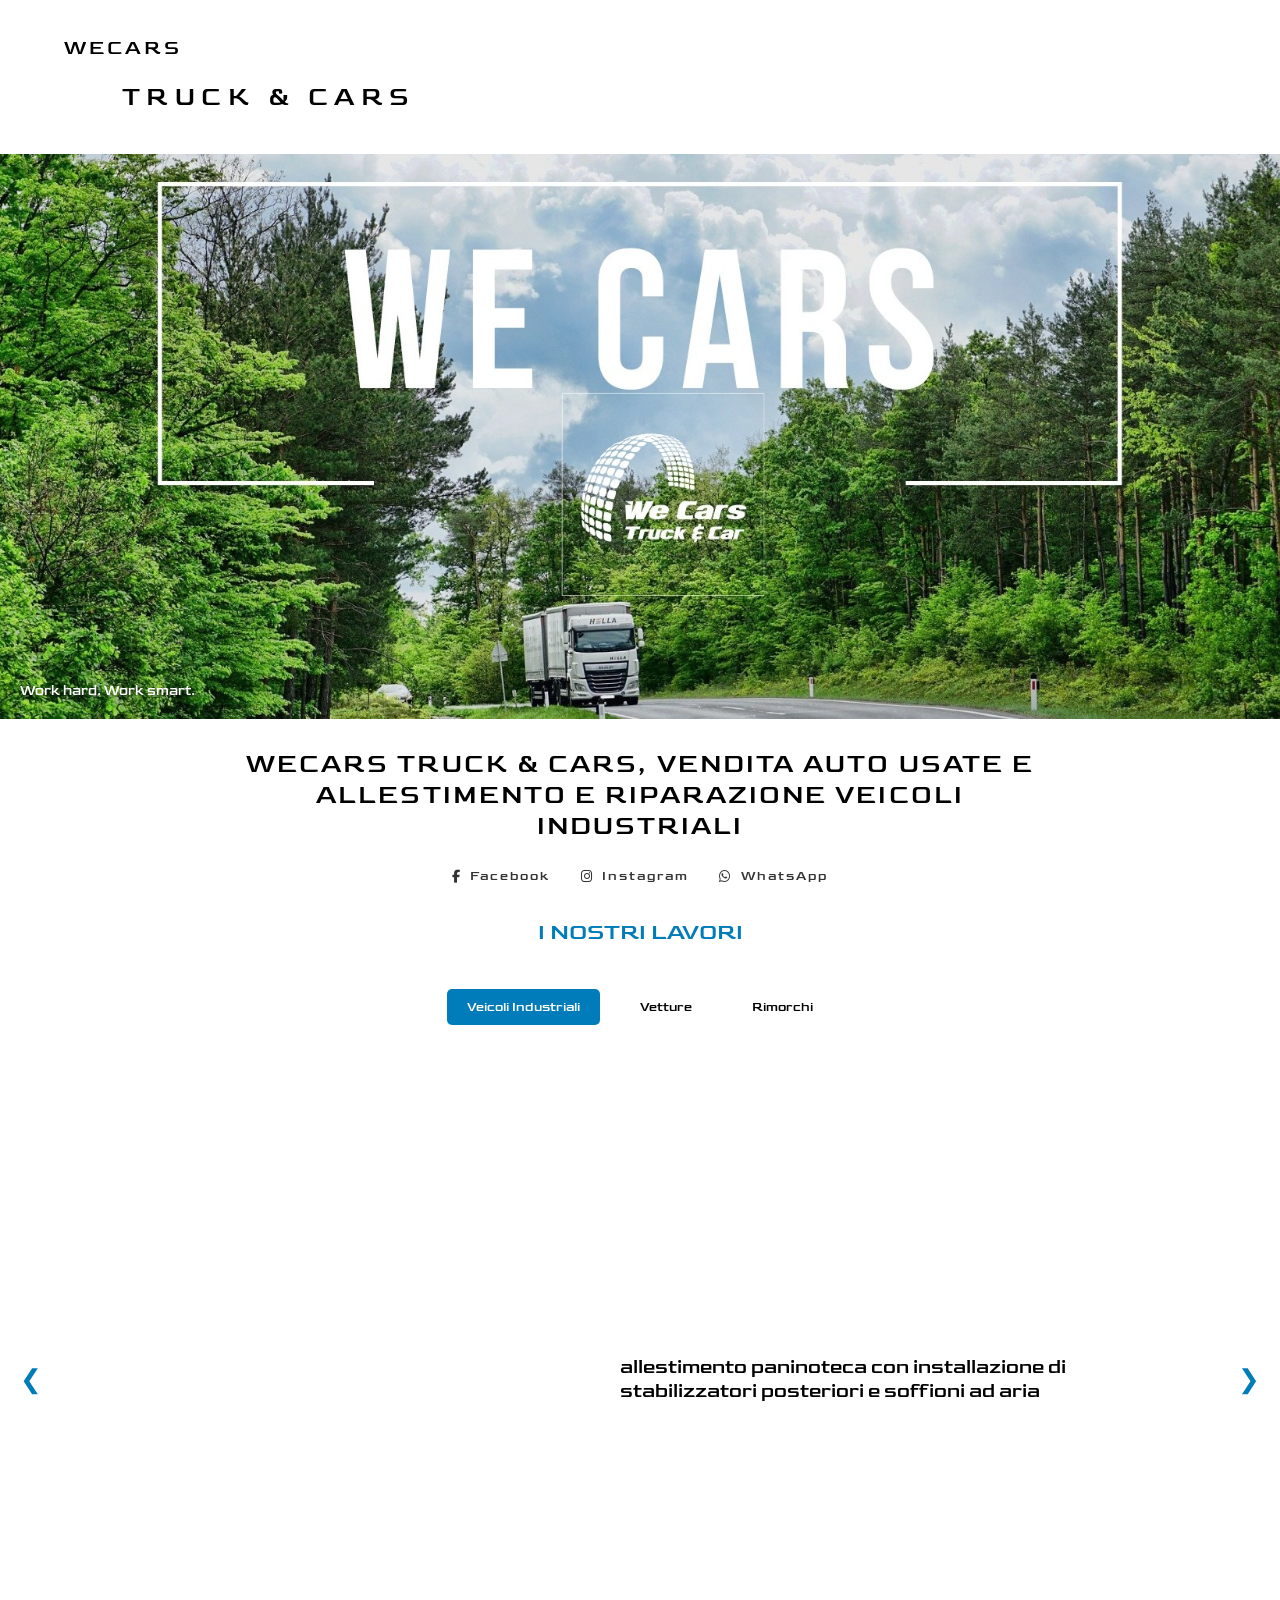
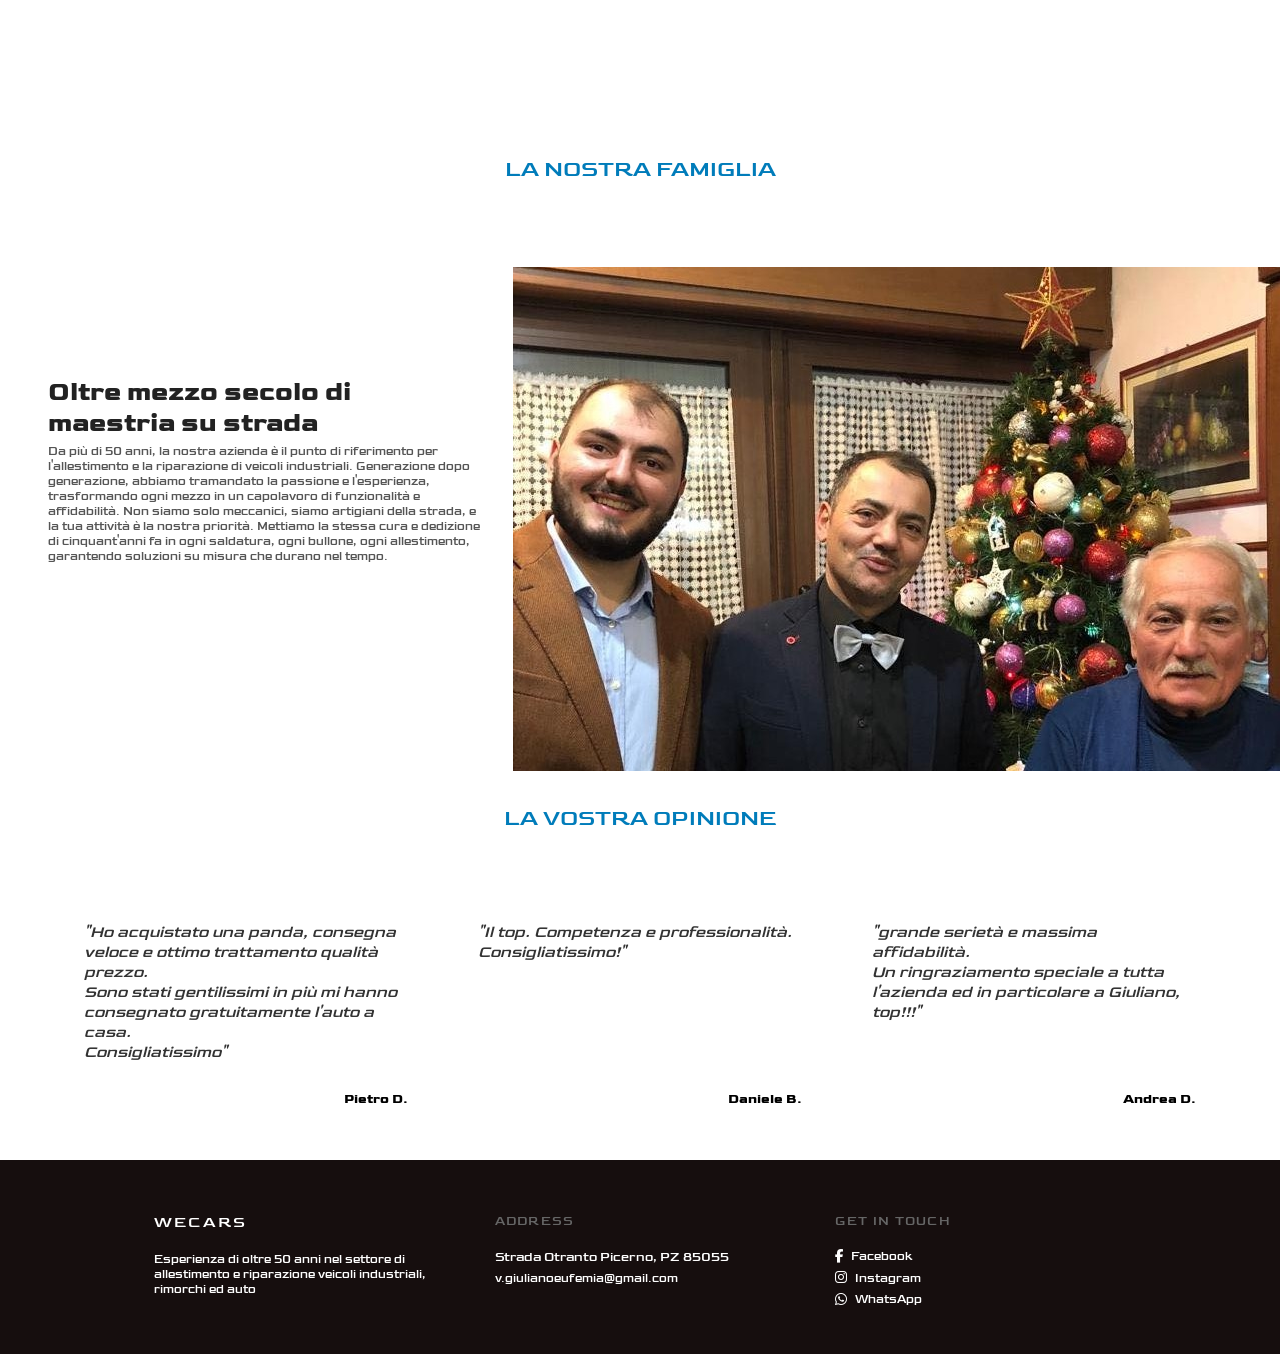
==== index.html @ 01ec9ec2 "Update index.html" ====
<!DOCTYPE html>
<html lang="it">
    <head>
        <meta charset="UTF-8" />
        <meta name="viewport" content="width=device-width, initial-scale=1.0" />
        <title>We Cars</title>
        <link rel="icon" type="image/x-icon" href="./images/favicon.ico">
        <link rel='stylesheet' href='style.css'/>

        <link rel="stylesheet" href="https://cdnjs.cloudflare.com/ajax/libs/font-awesome/6.4.0/css/all.min.css">
        
        <link rel="preconnect" href="https://fonts.googleapis.com">
        <link rel="preconnect" href="https://fonts.gstatic.com" crossorigin>
        <link href="https://fonts.googleapis.com/css2?family=Goldman:wght@400;700&family=Libertinus+Sans:ital,wght@0,400;0,700;1,400&display=swap" rel="stylesheet">
        <!-- il tuo CSS dopo -->
        <link rel="stylesheet" href="/style.css">
        <!-- SEO Meta Tags -->
        <title>WeCars - Auto Usate, Veicoli Industriali, Allestimenti e Riparazioni</title>
        <meta name="description" content="WeCars è specializzata nella compravendita di auto usate e nell'allestimento e riparazione di veicoli industriali. Esperienza artigianale su misura da oltre 50 anni.">
        <meta name="keywords" content="WeCars, auto usate, vendita auto, veicoli industriali, allestimenti veicoli, riparazione camion, paninoteca su ruote, rimorchi, officina camion">
        <meta name="author" content="WeCars">

        <!-- Open Graph (social sharing) -->
        <meta property="og:title" content="WeCars - Auto Usate, Veicoli Industriali, Allestimenti e Riparazioni">
        <meta property="og:description" content="Compravendita auto usate e soluzioni su misura per veicoli industriali. Allestimenti, riparazioni, rimorchi e assistenza specializzata.">
        <meta property="og:url" content="https://www.wecars.it">
        <meta property="og:type" content="website">
        <meta property="og:image" content="https://www.wecars.it/images/header.jpg"> <!-- Modifica se hai un'immagine più adatta -->

        <!-- Mobile -->
        <meta name="viewport" content="width=device-width, initial-scale=1.0">

      </head>
<body>

  <section class="blocco header">
    <h2>WECARS</h2>
    <h1>TRUCK & CARS</h1>
  </section>

  <section class="blocco blocco2">
    <div class="image-wrapper">
      <img src="./images/header.jpg" alt="Immagine principale" />
      <div class="overlay-text">Work hard. Work smart.</div>
    </div>
  </section>

  <section class="blocco blocco3">
    <p>WECARS TRUCK & CARS, VENDITA AUTO USATE E ALLESTIMENTO E RIPARAZIONE VEICOLI INDUSTRIALI</p>
    <div class="social-links">
      <a href="https://www.facebook.com/WeCarsItaly?locale=it_IT" target="_blank">
        <i class="fab fa-facebook-f"></i> Facebook
      </a>
      <a href="https://www.instagram.com/wecarss/" target="_blank">
        <i class="fab fa-instagram"></i> Instagram
      </a>
      <a href="https://wa.me/393881637717" target="_blank">
        <i class="fab fa-whatsapp"></i> WhatsApp
      </a>
    </div>
  </section>

  <!-- <section class="blocco blocco5">
    <p>The most successful people don’t look back to see who’s watching. Look for opportunities to lift others up along the way.</p>
  </section> -->

  <section class="blocco divisore">
    <p>I NOSTRI LAVORI</p>
  </section>

<section class="blocco blocco4-tabs">
  <div class="tab-selector">
    <button data-tab="veicoli" class="active">Veicoli Industriali</button>
    <button data-tab="vetture">Vetture</button>
    <button data-tab="rimorchi">Rimorchi</button>
  </div>

  <div class="tab-content" id="veicoli" style="display: flex;">
    <div class="slideshow-container">
      <button class="arrow left" onclick="changeSlide('veicoli', -1)">❮</button>
      <div class="slide-track">
        <div class="slide">
          <!-- o image: <img src="…"> oppure video: -->
          <video muted autoplay loop playsinline>
            <source src="./images/indvid001.mp4" type="video/mp4">
          </video>
          <div class="slide-text">allestimento paninoteca con installazione di stabilizzatori posteriori e soffioni ad aria</div>
        </div>
        <div class="slide">
          <img src="./images/ind001-1.jpg" alt="Veicolo 1">
          <div class="slide-text">Consegna Paninoteca</div>
        </div>
        <div class="slide">
          <img src="./images/ind002-1.jpg" alt="Veicolo 2">
          <div class="slide-text">Installazione gru su Iveco 150e18</div>        
        </div>

        <div class="slide">
          <!-- o image: <img src="…"> oppure video: -->
          <video muted autoplay loop playsinline>
            <source src="./images/indvid003.mp4" type="video/mp4">
          </video>
          <div class="slide-text">Realizzazione carrellone su MAN TGA 26.400 con rampe di salita idrauliche, stabilizzatori posteriori idraulici, lucidatura della cabina e installazione di una cassetta porta attrezzi.</div>
        </div>
        <div class="slide">
          <!-- o image: <img src="…"> oppure video: -->
          <video muted autoplay loop playsinline>
            <source src="./images/indvid004.mp4" type="video/mp4">
          </video>
          <div class="slide-text">Ribaltabile su Iveco 4x4</div>
        </div>
      </div>
      <button class="arrow right" onclick="changeSlide('veicoli', 1)">❯</button>
    </div>
  </div>

  <div class="tab-content" id="vetture">
    <div class="slideshow-container">
      <button class="arrow left" onclick="changeSlide('vetture', -1)">❮</button>
      <div class="slide">
          <img src="./images/vett08.jpg" alt="Auto 8">
          <div class="slide-text">Fiat Strada 2010</div>
        </div>
      </div>
      <div class="slide-track">
        <div class="slide">
          <img src="./images/vett01.jpg" alt="Auto 1">
          <div class="slide-text">Fiat 500x<br>Anno: 2020<br>Chilometri: 76433</div>
        </div>
        <div class="slide">
          <img src="./images/vett02.jpg" alt="Auto 2">
          <div class="slide-text">Renault Trafic isotermico<br>Anno: 2017<br>Chilometri: 112384</div>
        </div>
        <div class="slide">
          <img src="./images/vett03.jpg" alt="Auto 3">
          <div class="slide-text">Wolkswagen t-cross<br>Anno: 2020<br>Chilometri:39667</div>
        </div>
        <div class="slide">
          <img src="./images/vett04.jpg" alt="Auto 4">
          <div class="slide-text">Fiat doblò personalizzato<br>Anno: 2017<br>Chilometri: 72626</div>
        </div>
        <div class="slide">
          <img src="./images/vett05.jpg" alt="Auto 5">
          <div class="slide-text">Fiat Strada 1.3 MTJ<br>Anno 2011<br>Chilometri 154327</div>
        </div>
        <div class="slide">
          <img src="./images/vett06.jpg" alt="Auto 6">
          <div class="slide-text">Fiat Ducato 2.2<br>Anno 2012<br>Chilometri 134688</div>
        </div>
        <div class="slide">
          <img src="./images/vett07.jpg" alt="Auto 7">
          <div class="slide-text">Bmw X1 s drive<br>Anno 2017<br>Chilometri 88.000</div>
        </div>
      <button class="arrow right" onclick="changeSlide('vetture', 1)">❯</button>
    </div>
  </div>

  <div class="tab-content" id="rimorchi">
    <div class="slideshow-container">
      <button class="arrow left" onclick="changeSlide('rimorchi', -1)">❮</button>
      <div class="slide-track">
        <div class="slide">
          <div class="slide-text">Rifacimento totale vasca Comec</div>
            <video muted autoplay loop playsinline>
              <source src="./images/rimvid002.mp4" type="video/mp4">
            </video>
        </div>
        <div class="slide">
          <img src="./images/rim01.jpg" alt="Rimorchio 1">
          <div class="slide-text">PRIMA:<br>Rifacimento totale pianale in alluminio su rimorchio</div>
        </div>
        <div class="slide">
          <img src="./images/rim01-1.jpg" alt="Rimorchio 1">
          <div class="slide-text">DOPO:<br>Rifacimento totale pianale in alluminio su rimorchio</div>
        </div>
        <div class="slide">
          <img src="./images/rim03.jpg" alt="Rimorchio 1">
          <div class="slide-text">Installazione tetto copri e scopri su rimorchio</div>
        </div>
        <div class="slide">
          <img src="./images/rim04.jpg" alt="Rimorchio 1">
          <div class="slide-text">Rifacimento totale pianale rimorchio Menci</div>
        </div>
        <div class="slide">
          <img src="./images/rim05.jpg" alt="Rimorchio 1">
          <div class="slide-text">Installazione tetto copri e scopri su 4 assi</div>
        </div>
        <div class="slide">
          <img src="./images/rim06.jpg" alt="Rimorchio 1">
          <div class="slide-text">Modifica frontale rimorchio pagano</div>
        </div>
      </div>
      <button class="arrow right" onclick="changeSlide('rimorchi', 1)">❯</button>
    </div>
  </div>
</section>

  <section class="blocco divisore">
    <p>LA NOSTRA FAMIGLIA</p>
  </section>

  <section class="blocco blocco6">
    <div class="col1">
      <ul class="dettagli">
        <li>
          <span class="voce">Oltre mezzo secolo di maestria su strada</span>
          <p>Da più di 50 anni, la nostra azienda è il punto di riferimento per l'allestimento e la riparazione di veicoli industriali.
             Generazione dopo generazione, abbiamo tramandato la passione e l'esperienza, trasformando ogni mezzo in un capolavoro di funzionalità e affidabilità.
             Non siamo solo meccanici, siamo artigiani della strada, e la tua attività è la nostra priorità.
             Mettiamo la stessa cura e dedizione di cinquant'anni fa in ogni saldatura, ogni bullone, ogni allestimento, garantendo soluzioni su misura che durano nel tempo.</p>
        </li>
      </ul>
    </div>
    <div class="col2 image-container">
      <img src="./images/family.jpg" alt="Immagine descrittiva" />
    </div>
  </section>

  <section class="blocco divisore">
    <p>LA VOSTRA OPINIONE</p>
  </section>

  <section class="blocco blocco7">
    <div class="testimonial">
      <p class="commento">"Ho acquistato una panda, consegna veloce e ottimo trattamento qualità prezzo.<br>Sono stati gentilissimi in più mi hanno consegnato gratuitamente l'auto a casa.<br>Consigliatissimo"</p>
      <p class="cliente">Pietro D.</p>
    </div>
    <div class="testimonial">
      <p class="commento">"Il top. Competenza e professionalità. Consigliatissimo!"</p>
      <p class="cliente">Daniele B.</p>
    </div>
    <div class="testimonial">
      <p class="commento">"grande serietà e massima affidabilità. <br>Un ringraziamento speciale a tutta l'azienda ed in particolare a Giuliano, top!!!"</p>
      <p class="cliente">Andrea D.</p>
    </div>
  </section>

  <section class="blocco blocco8">
    <div class="col">
      <h2>WECARS</h2>
      <p>Esperienza di oltre 50 anni nel settore di allestimento e riparazione veicoli industriali, rimorchi ed auto</p>
    </div>

    <div class="col">
      <h3>ADDRESS</h3>
      <a href="https://maps.app.goo.gl/wLmEABxz92NdRhUZ9" target="_blank">
        Strada Otranto Picerno, PZ 85055</p>
      <p><a href="mailto:v.giulianoeufemia@gmail.com">v.giulianoeufemia@gmail.com</a></p>
    </div>

    <div class="col">
      <h3>GET IN TOUCH</h3>
      <p>
        <a href="https://www.facebook.com/WeCarsItaly?locale=it_IT" target="_blank">
          <i class="fab fa-facebook-f"></i> Facebook
        </a>
      </p>
      <p>
        <a href="https://www.instagram.com/wecarss/" target="_blank">
          <i class="fab fa-instagram"></i> Instagram
        </a>
      </p>
      <p>
        <a href="https://wa.me/393881637717" target="_blank">
          <i class="fab fa-whatsapp"></i> WhatsApp
        </a>
      </p>
    </div>
  </section>

  <script>
  const tabs = document.querySelectorAll('.tab-selector button');
  const contents = document.querySelectorAll('.tab-content');
  const slideIndices = { vetture: 0, rimorchi: 0, veicoli: 0 };
  const TAB_IDS = Object.keys(slideIndices);
  const isMobile = () => window.matchMedia('(max-width: 768px)').matches;

  function getParts(tab) {
    const tabEl = document.getElementById(tab);
    const container = tabEl.querySelector('.slideshow-container');
    const track = tabEl.querySelector('.slide-track');
    const slides = track.children.length;
    return { tabEl, container, track, slides };
  }

  function gotoSlide(tab, idx, { smooth = true } = {}) {
    const { container, track, slides } = getParts(tab);
    const i = ((idx % slides) + slides) % slides;
    slideIndices[tab] = i;

    if (isMobile()) {
      const scrollEl = track; // <-- SCORRI LA TRACK
      scrollEl.scrollTo({
        left: i * container.clientWidth, // larghezza “viewport”
        behavior: smooth ? 'smooth' : 'auto'
      });
      track.style.transform = ''; // nessun transform in mobile
    } else {
      track.style.transform = `translateX(-${i * 100}%)`;
    }
  }
  function changeSlide(tab, direction) {
    gotoSlide(tab, slideIndices[tab] + direction);
  }

  // Sync dello stato quando l'utente scrolla a mano in mobile
  function attachScrollSync(tab) {
    const { container, track } = getParts(tab);
    const scrollEl = isMobile() ? track : container; // <-- LISTENER SULLA TRACK IN MOBILE
    let ticking = false;

    scrollEl.addEventListener('scroll', () => {
      if (!isMobile()) return;
      if (ticking) return;
      ticking = true;
      requestAnimationFrame(() => {
        const i = Math.round(scrollEl.scrollLeft / container.clientWidth);
        slideIndices[tab] = i;
        ticking = false;
      });
    }, { passive: true });
  }

  // Tabs
  tabs.forEach(tabBtn => {
    tabBtn.addEventListener('click', () => {
      tabs.forEach(t => t.classList.remove('active'));
      contents.forEach(c => c.style.display = 'none');

      tabBtn.classList.add('active');
      const tabId = tabBtn.dataset.tab;
      const panel = document.getElementById(tabId);
      panel.style.display = 'flex';

      // Porta il pannello alla slide corrente (senza animazione per evitare “salti”)
      gotoSlide(tabId, slideIndices[tabId], { smooth: false });
    });
  });

  // Setup iniziale
  TAB_IDS.forEach(attachScrollSync);

  // Se cambia il breakpoint, riallineiamo la vista alla slide corrente
  window.addEventListener('resize', () => {
    TAB_IDS.forEach(id => gotoSlide(id, slideIndices[id], { smooth: false }));
  });

  // Inizializza visibilità (seleziona "veicoli")
  document.querySelector('[data-tab="veicoli"]').click();

  // Esponi changeSlide globalmente (usata dagli onclick delle frecce)
  window.changeSlide = changeSlide;
</script>
</body>
</html>
---- style.css ----
:root {
  --font-heading: "Goldman", system-ui, -apple-system, "Segoe UI", Roboto, Arial,
    sans-serif;
  --font-body: "Libertinus Sans", system-ui, -apple-system, "Segoe UI", Roboto,
    Arial, sans-serif;
}

html,
body {
  font-family: var(--font-body);
}

body {
  margin: 0;
  font-family: "Goldman", sans-serif;
  font-size: small;
  background-color: white;
}
/*Elementi standard*/
.blocco {
  width: 100%;
  box-sizing: border-box;
}

.divisore {
  width: 100%;
  text-align: center;
  padding: 10px;
  font-weight: 300;
  font-size: 1.8em;
  color: #007cba;
}
/*INTESTAZIONE*/
.header {
  text-align: left;
  padding: 20px 5%;
}

.header h1 {
  font-size: 2em;
  letter-spacing: 0.25em;
  font-weight: 300;
  padding-left: 5%;
}

.header h2 {
  letter-spacing: 0.15em;
  font-weight: 300;
}

/*IMMAGINE*/
.blocco2 img {
  width: 100%;
  height: auto;
  display: block;
}

.image-wrapper {
  position: relative;
  display: inline-block;
  width: 100%;
}

.image-wrapper img {
  width: 100%;
  height: auto;
  display: block;
}

.overlay-text {
  position: absolute;
  bottom: 20px;
  left: 20px;
  color: white;
  font-size: 1.1em;
  font-family: "Goldman", sans-serif;
  font-weight: 200;
  text-shadow: 0 2px 5px rgba(0, 0, 0, 0.5);
  z-index: 1;
}
/*FRASE*/
.blocco3,
.blocco5 {
  padding: 0px 16.6%;
  text-align: center;
  letter-spacing: 0.08em;
  font-size: 2em;
  font-family: "Goldman", sans-serif;
  font-weight: 200;
}
.social-links {
  margin-top: 20px;
  display: flex;
  justify-content: center;
  gap: 30px;
}

.social-links a {
  display: flex;
  align-items: center;
  text-decoration: none;
  color: #333;
  font-weight: 500;
  gap: 8px; /* spazio tra icona e testo */
  font-size: 0.5em;
  transition: color 0.3s ease;
}

.social-links a:hover {
  color: #007bff;
}

.social-links i {
  font-size: 1em;
}

/* IMMAGINI SLIDESHOW*/
.blocco4-tabs {
  padding: 10px 0;
}

.tab-selector {
  display: flex;
  justify-content: center;
  margin-bottom: 20px;
  gap: 20px;
}

.tab-selector button {
  padding: 10px 20px;
  font-family: "Goldman", sans-serif;
  font-size: 1em;
  cursor: pointer;
  background-color: transparent;
  border: none;
  border-radius: 5px;
  transition: background-color 0.3s;
}

.tab-selector button.active {
  background-color: #007cba;
  color: white;
}

.tab-content {
  display: none;
  overflow: hidden;
}

.slideshow-container {
  display: flex;
  align-items: center;
  position: relative;
  overflow: hidden;
  padding: 0 30px;
}

.slide-track {
  display: flex;
  transition: transform 0.5s ease-in-out;
  width: 100%;
}

.slide {
  display: flex;
  min-width: 100%;
  box-sizing: border-box;
  gap: 20px;
  align-items: center;
  padding: 0 50px;
}

.slide-text {
  flex: 1;
  font-size: 1.5em;
  padding: 20px;
}

.slide img {
  width: 50%;
  max-width: 500px;
  height: auto;
}

.slide video {
  pointer-events: none;
  width: 50%;
  max-width: 500px;
  height: auto;
}

.arrow {
  font-size: 2em;
  background: none;
  border: none;
  cursor: pointer;
  z-index: 10;
  position: absolute;
  top: 50%;
  transform: translateY(-50%);
  color: #007cba;
  padding: 10px;
}

.arrow.left {
  left: 10px;
}

.arrow.right {
  right: 10px;
}

/*FINE SLIDESHOW*/

/*Immagine family e lista*/
.blocco6 {
  margin-top: 50px;
  display: flex;
  gap: 30px;
  align-items: stretch;
}

.col1 {
  flex: 1;
  display: flex;
  align-items: center;
}

.col2 {
  flex: 1;
  position: relative;
  align-items: center;
}

.dettagli {
  list-style: none;
  padding: 0;
  margin: auto;
}

.dettagli li {
  margin-bottom: 20%;
  margin-left: 10%;
}

.voce {
  font-weight: bold;
  display: block;
  margin-bottom: 5px;
  color: #222;
  font-size: 2em;
  font-weight: 600;
}

.dettagli p {
  margin: 0;
  font-size: 0.95em;
  color: #555;
}

/* Immagine con box sovrapposto */
.image-container {
  position: relative;
}

.image-container img {
  width: auto;
  height: auto;
  display: block;
}

.overlay-box {
  position: absolute;
  height: 17%;
  width: 65%;
  bottom: -1px;
  left: -1px;
  background-color: white;
  /*display: flex;
  flex-direction: row;*/
  gap: 10px;
  padding: 25px;
}

.box-item {
  padding: 25px;
  font-size: 1.2em;
  font-weight: 300;
  color: #333;
  flex: 1;
}

/*COMMENTI*/

.blocco7 {
  padding: 20px 5%;
  display: flex;
  gap: 30px;
  justify-content: space-between;
}

.testimonial {
  flex: 1;
  padding: 20px;
  border-radius: 20px;
  display: flex;
  flex-direction: column;
  justify-content: space-between;
  min-height: 100px;
}

.commento {
  font-style: italic;
  font-size: 1.25em;
  color: #333;
}

.cliente {
  text-align: right;
  font-weight: bold;
}
/*FOOTER*/
.blocco8 {
  display: flex;
  gap: 50px;
  justify-content: space-between;
  background-color: #160e0e;
  color: white;
  padding: 40px 12%;
  flex-wrap: wrap;
}

.blocco8 .col {
  flex: 1;
  min-width: 220px;
}

.blocco8 h2 {
  margin-bottom: 20px;
  letter-spacing: 0.15em;
  font-weight: 300;
  font-size: 1.2em;
  color: white;
}

.blocco8 h3 {
  letter-spacing: 0.1em;
  margin-bottom: 20px;
  font-size: 1em;
  font-weight: 200;
  color: #666666;
}

.blocco8 p {
  margin: 6px 0;
  font-size: 0.95em;
  color: white;
}

.blocco8 a {
  color: white;
  text-decoration: none;
  display: inline-flex;
  align-items: center;
  gap: 8px;
}

.blocco8 a:hover {
  text-decoration: underline;
}

.blocco8 i {
  font-size: 1.1em;
  font-weight: 200;
  color: white;
}
@media (max-width: 768px) {
  /*stile mobile per lo slideshow*/
  /* Stile mobile migliorato per slideshow */
  html,
  body {
    margin: 0;
    padding: 0;
  }

  .slideshow-container {
    overflow: hidden;
    width: 100vw;
    height: 100vh;
    padding: 0;
    position: relative;
  }

  .slide-track {
    overflow-x: auto;
    scroll-snap-type: x mandatory;
    -webkit-overflow-scrolling: touch;
    display: flex;
    width: 100%;
    height: 100%;
  }

  .slide {
    scroll-snap-align: start;
    flex: 0 0 100vw;
    width: 100vw;
    height: 100vh;
    padding: 0px;
  }

  .slide img,
  .slide video {
    width: 100vw;
    max-height: 85vh;
    object-fit: contain;
    display: block;
    background: black;
  }

  .slide-text {
    width: 100%;
    text-align: center;
    padding: 10px 20px;
    font-size: 1em;
    color: black;
    background: white;
    box-sizing: border-box;
  }

  .blocco6 {
    flex-direction: column;
  }
  .image-container img {
    width: 100%;
    height: auto;
    display: block;
  }

  .info-box {
    flex-direction: column;
    bottom: 10px;
    left: 10px;
    right: 10px;
  }

  .blocco7 {
    flex-direction: column;
  }

  .blocco8 {
    flex-direction: column;
  }

  .blocco8 .col {
    margin-bottom: 20px;
  }

  .blocco4-tabs .slide {
    display: flex;
    flex-direction: column;
  }

  .blocco4-tabs .slide > img,
  .blocco4-tabs .slide > video {
    order: 1;
    width: 100vw; /* già così nel tuo CSS mobile */
    /* opzionale: lascia più spazio al testo sotto */
    /* max-height: 75vh; */ /* scommenta se il testo scende fuori dallo schermo */
  }

  .blocco4-tabs .slide > .slide-text {
    order: 2;
    width: 100%;
    text-align: center;
    padding: 12px 16px; /* leggermente più compatto su mobile */
    background: #fff;
    box-sizing: border-box;
  }
  .arrow {
    font-size: 3em;
    background: none;
    border: none;
    cursor: pointer;
    z-index: 10;
    position: absolute;
    top: 50%;
    transform: translateY(-50%);
    color: #ffffff;
    padding: 10px;
  }

  html,
  body {
    overflow-x: hidden;
  }

  /* il wrapper del blocco immagini non deve aggiungere padding laterale
     se dentro usi elementi a tutta larghezza */
  .blocco4-tabs {
    padding-left: 0;
    padding-right: 0;
  }

  /* usa 100% invece di 100vw per evitare di uscire dal wrapper */
  .slideshow-container {
    width: 100%;
  }
  .slide {
    flex: 0 0 100%;
    width: 100%;
  }
  .slide img,
  .slide video {
    width: 100%;
  }
  .blocco3 {
    font-size: 1.7em;
  }

  .tab-selector button {
    margin: 2%;
  }
}
---- style.css ----
:root {
  --font-heading: "Goldman", system-ui, -apple-system, "Segoe UI", Roboto, Arial,
    sans-serif;
  --font-body: "Libertinus Sans", system-ui, -apple-system, "Segoe UI", Roboto,
    Arial, sans-serif;
}

html,
body {
  font-family: var(--font-body);
}

body {
  margin: 0;
  font-family: "Goldman", sans-serif;
  font-size: small;
  background-color: white;
}
/*Elementi standard*/
.blocco {
  width: 100%;
  box-sizing: border-box;
}

.divisore {
  width: 100%;
  text-align: center;
  padding: 10px;
  font-weight: 300;
  font-size: 1.8em;
  color: #007cba;
}
/*INTESTAZIONE*/
.header {
  text-align: left;
  padding: 20px 5%;
}

.header h1 {
  font-size: 2em;
  letter-spacing: 0.25em;
  font-weight: 300;
  padding-left: 5%;
}

.header h2 {
  letter-spacing: 0.15em;
  font-weight: 300;
}

/*IMMAGINE*/
.blocco2 img {
  width: 100%;
  height: auto;
  display: block;
}

.image-wrapper {
  position: relative;
  display: inline-block;
  width: 100%;
}

.image-wrapper img {
  width: 100%;
  height: auto;
  display: block;
}

.overlay-text {
  position: absolute;
  bottom: 20px;
  left: 20px;
  color: white;
  font-size: 1.1em;
  font-family: "Goldman", sans-serif;
  font-weight: 200;
  text-shadow: 0 2px 5px rgba(0, 0, 0, 0.5);
  z-index: 1;
}
/*FRASE*/
.blocco3,
.blocco5 {
  padding: 0px 16.6%;
  text-align: center;
  letter-spacing: 0.08em;
  font-size: 2em;
  font-family: "Goldman", sans-serif;
  font-weight: 200;
}
.social-links {
  margin-top: 20px;
  display: flex;
  justify-content: center;
  gap: 30px;
}

.social-links a {
  display: flex;
  align-items: center;
  text-decoration: none;
  color: #333;
  font-weight: 500;
  gap: 8px; /* spazio tra icona e testo */
  font-size: 0.5em;
  transition: color 0.3s ease;
}

.social-links a:hover {
  color: #007bff;
}

.social-links i {
  font-size: 1em;
}

/* IMMAGINI SLIDESHOW*/
.blocco4-tabs {
  padding: 10px 0;
}

.tab-selector {
  display: flex;
  justify-content: center;
  margin-bottom: 20px;
  gap: 20px;
}

.tab-selector button {
  padding: 10px 20px;
  font-family: "Goldman", sans-serif;
  font-size: 1em;
  cursor: pointer;
  background-color: transparent;
  border: none;
  border-radius: 5px;
  transition: background-color 0.3s;
}

.tab-selector button.active {
  background-color: #007cba;
  color: white;
}

.tab-content {
  display: none;
  overflow: hidden;
}

.slideshow-container {
  display: flex;
  align-items: center;
  position: relative;
  overflow: hidden;
  padding: 0 30px;
}

.slide-track {
  display: flex;
  transition: transform 0.5s ease-in-out;
  width: 100%;
}

.slide {
  display: flex;
  min-width: 100%;
  box-sizing: border-box;
  gap: 20px;
  align-items: center;
  padding: 0 50px;
}

.slide-text {
  flex: 1;
  font-size: 1.5em;
  padding: 20px;
}

.slide img {
  width: 50%;
  max-width: 500px;
  height: auto;
}

.slide video {
  pointer-events: none;
  width: 50%;
  max-width: 500px;
  height: auto;
}

.arrow {
  font-size: 2em;
  background: none;
  border: none;
  cursor: pointer;
  z-index: 10;
  position: absolute;
  top: 50%;
  transform: translateY(-50%);
  color: #007cba;
  padding: 10px;
}

.arrow.left {
  left: 10px;
}

.arrow.right {
  right: 10px;
}

/*FINE SLIDESHOW*/

/*Immagine family e lista*/
.blocco6 {
  margin-top: 50px;
  display: flex;
  gap: 30px;
  align-items: stretch;
}

.col1 {
  flex: 1;
  display: flex;
  align-items: center;
}

.col2 {
  flex: 1;
  position: relative;
  align-items: center;
}

.dettagli {
  list-style: none;
  padding: 0;
  margin: auto;
}

.dettagli li {
  margin-bottom: 20%;
  margin-left: 10%;
}

.voce {
  font-weight: bold;
  display: block;
  margin-bottom: 5px;
  color: #222;
  font-size: 2em;
  font-weight: 600;
}

.dettagli p {
  margin: 0;
  font-size: 0.95em;
  color: #555;
}

/* Immagine con box sovrapposto */
.image-container {
  position: relative;
}

.image-container img {
  width: auto;
  height: auto;
  display: block;
}

.overlay-box {
  position: absolute;
  height: 17%;
  width: 65%;
  bottom: -1px;
  left: -1px;
  background-color: white;
  /*display: flex;
  flex-direction: row;*/
  gap: 10px;
  padding: 25px;
}

.box-item {
  padding: 25px;
  font-size: 1.2em;
  font-weight: 300;
  color: #333;
  flex: 1;
}

/*COMMENTI*/

.blocco7 {
  padding: 20px 5%;
  display: flex;
  gap: 30px;
  justify-content: space-between;
}

.testimonial {
  flex: 1;
  padding: 20px;
  border-radius: 20px;
  display: flex;
  flex-direction: column;
  justify-content: space-between;
  min-height: 100px;
}

.commento {
  font-style: italic;
  font-size: 1.25em;
  color: #333;
}

.cliente {
  text-align: right;
  font-weight: bold;
}
/*FOOTER*/
.blocco8 {
  display: flex;
  gap: 50px;
  justify-content: space-between;
  background-color: #160e0e;
  color: white;
  padding: 40px 12%;
  flex-wrap: wrap;
}

.blocco8 .col {
  flex: 1;
  min-width: 220px;
}

.blocco8 h2 {
  margin-bottom: 20px;
  letter-spacing: 0.15em;
  font-weight: 300;
  font-size: 1.2em;
  color: white;
}

.blocco8 h3 {
  letter-spacing: 0.1em;
  margin-bottom: 20px;
  font-size: 1em;
  font-weight: 200;
  color: #666666;
}

.blocco8 p {
  margin: 6px 0;
  font-size: 0.95em;
  color: white;
}

.blocco8 a {
  color: white;
  text-decoration: none;
  display: inline-flex;
  align-items: center;
  gap: 8px;
}

.blocco8 a:hover {
  text-decoration: underline;
}

.blocco8 i {
  font-size: 1.1em;
  font-weight: 200;
  color: white;
}
@media (max-width: 768px) {
  /*stile mobile per lo slideshow*/
  /* Stile mobile migliorato per slideshow */
  html,
  body {
    margin: 0;
    padding: 0;
  }

  .slideshow-container {
    overflow: hidden;
    width: 100vw;
    height: 100vh;
    padding: 0;
    position: relative;
  }

  .slide-track {
    overflow-x: auto;
    scroll-snap-type: x mandatory;
    -webkit-overflow-scrolling: touch;
    display: flex;
    width: 100%;
    height: 100%;
  }

  .slide {
    scroll-snap-align: start;
    flex: 0 0 100vw;
    width: 100vw;
    height: 100vh;
    padding: 0px;
  }

  .slide img,
  .slide video {
    width: 100vw;
    max-height: 85vh;
    object-fit: contain;
    display: block;
    background: black;
  }

  .slide-text {
    width: 100%;
    text-align: center;
    padding: 10px 20px;
    font-size: 1em;
    color: black;
    background: white;
    box-sizing: border-box;
  }

  .blocco6 {
    flex-direction: column;
  }
  .image-container img {
    width: 100%;
    height: auto;
    display: block;
  }

  .info-box {
    flex-direction: column;
    bottom: 10px;
    left: 10px;
    right: 10px;
  }

  .blocco7 {
    flex-direction: column;
  }

  .blocco8 {
    flex-direction: column;
  }

  .blocco8 .col {
    margin-bottom: 20px;
  }

  .blocco4-tabs .slide {
    display: flex;
    flex-direction: column;
  }

  .blocco4-tabs .slide > img,
  .blocco4-tabs .slide > video {
    order: 1;
    width: 100vw; /* già così nel tuo CSS mobile */
    /* opzionale: lascia più spazio al testo sotto */
    /* max-height: 75vh; */ /* scommenta se il testo scende fuori dallo schermo */
  }

  .blocco4-tabs .slide > .slide-text {
    order: 2;
    width: 100%;
    text-align: center;
    padding: 12px 16px; /* leggermente più compatto su mobile */
    background: #fff;
    box-sizing: border-box;
  }
  .arrow {
    font-size: 3em;
    background: none;
    border: none;
    cursor: pointer;
    z-index: 10;
    position: absolute;
    top: 50%;
    transform: translateY(-50%);
    color: #ffffff;
    padding: 10px;
  }

  html,
  body {
    overflow-x: hidden;
  }

  /* il wrapper del blocco immagini non deve aggiungere padding laterale
     se dentro usi elementi a tutta larghezza */
  .blocco4-tabs {
    padding-left: 0;
    padding-right: 0;
  }

  /* usa 100% invece di 100vw per evitare di uscire dal wrapper */
  .slideshow-container {
    width: 100%;
  }
  .slide {
    flex: 0 0 100%;
    width: 100%;
  }
  .slide img,
  .slide video {
    width: 100%;
  }
  .blocco3 {
    font-size: 1.7em;
  }

  .tab-selector button {
    margin: 2%;
  }
}
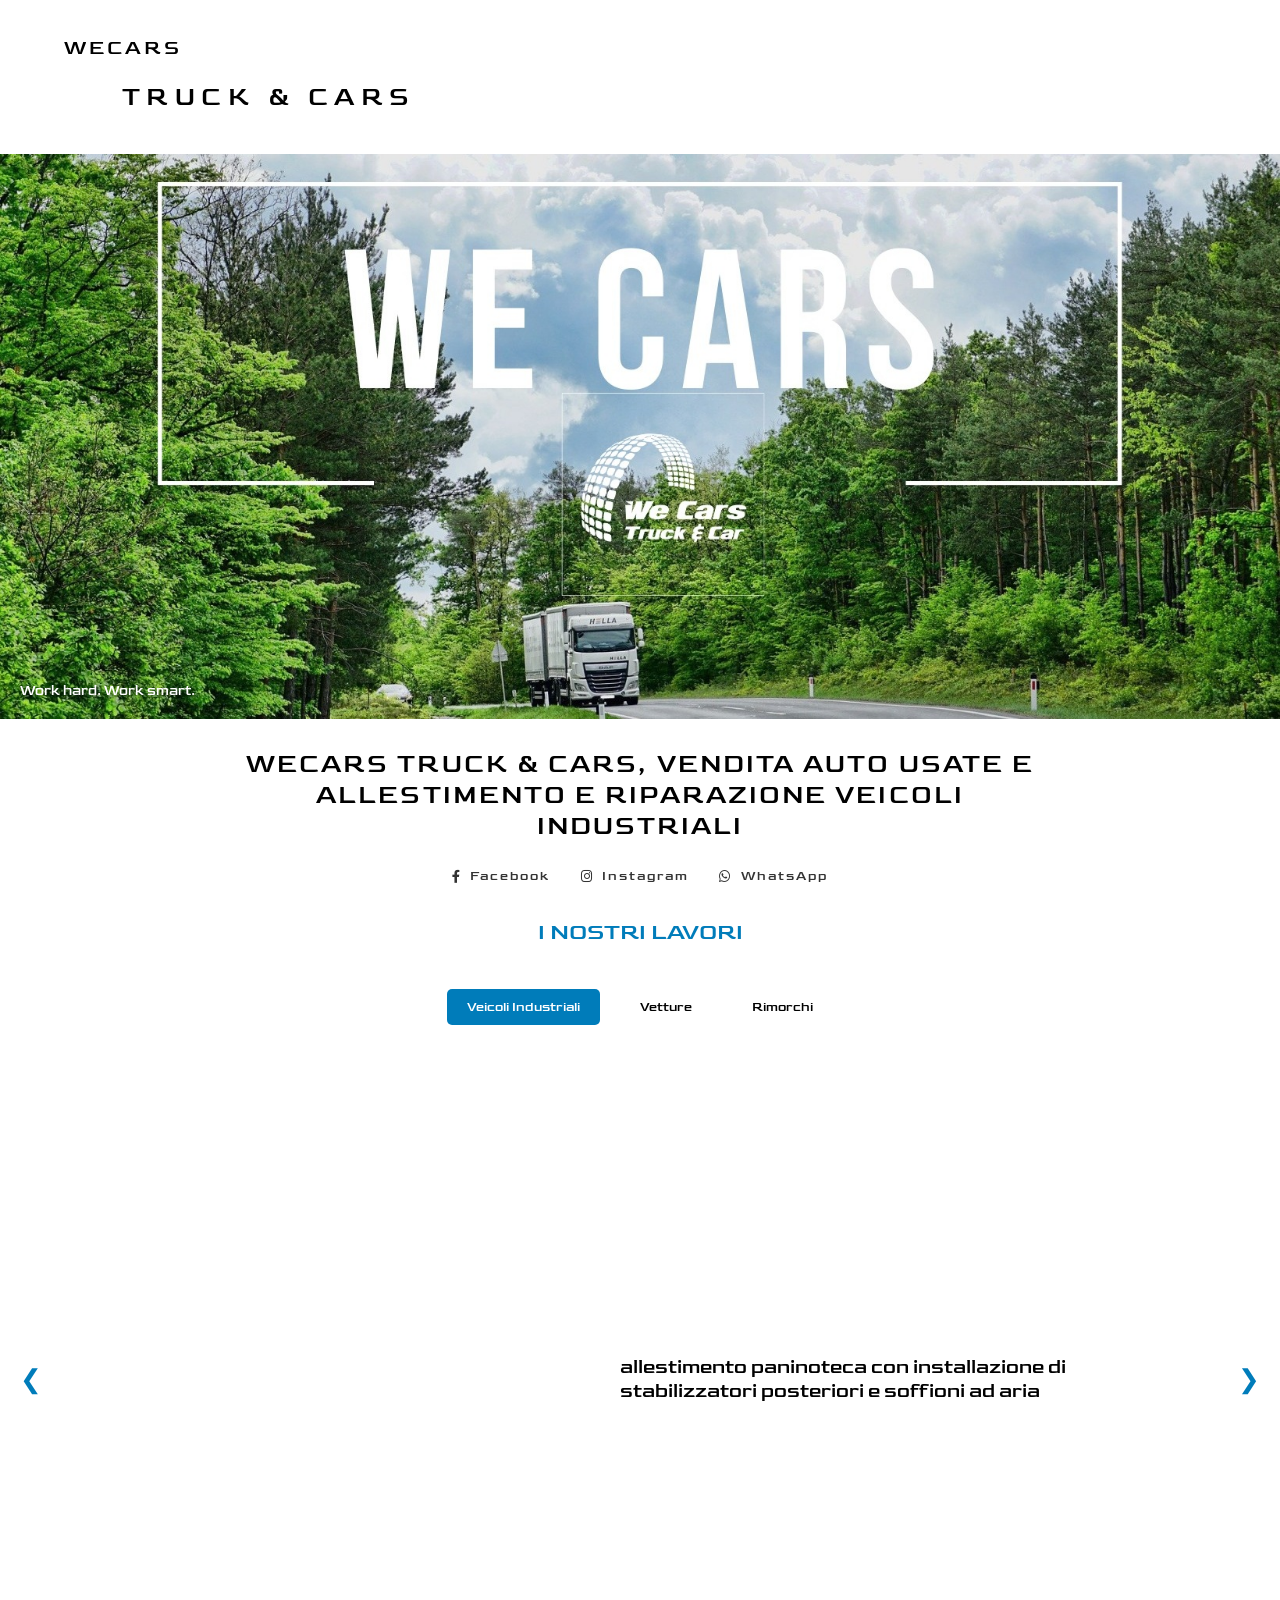
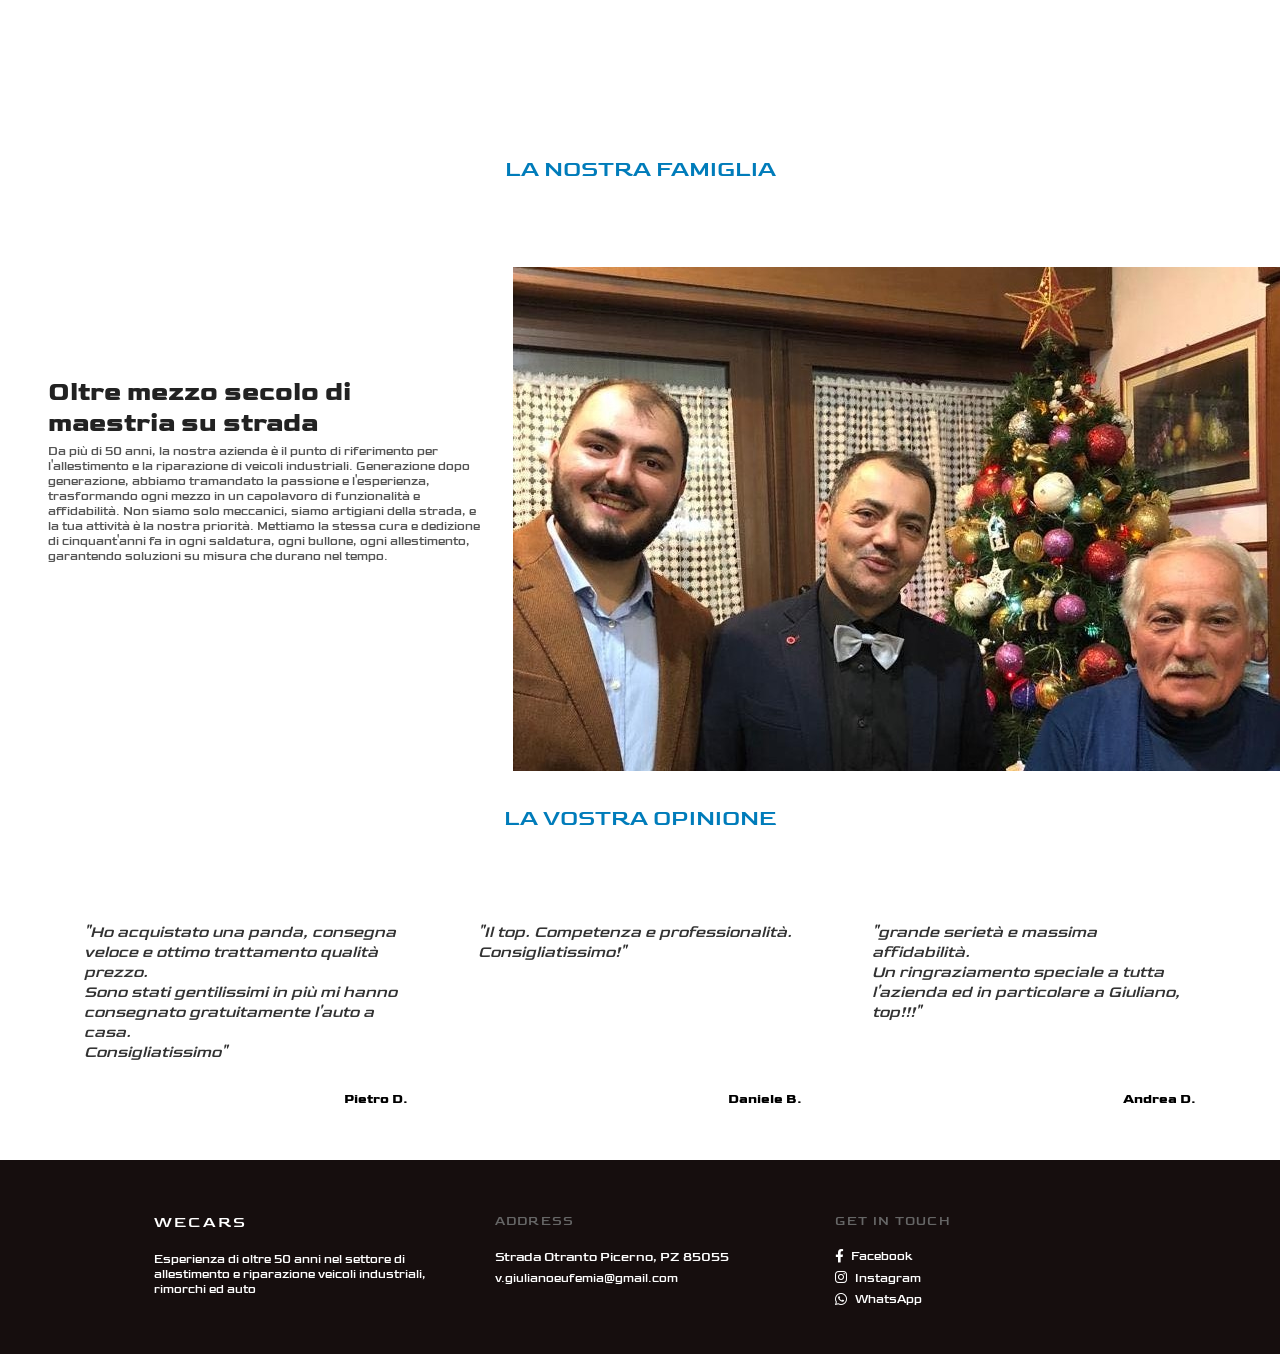
==== commit bdbf791d: "Rimossi problemi per GDPR & Privacy" ====
--- a/index.html
+++ b/index.html
@@ -4,14 +4,11 @@
         <meta charset="UTF-8" />
         <meta name="viewport" content="width=device-width, initial-scale=1.0" />
         <title>We Cars</title>
-        <link rel="icon" type="image/x-icon" href="./images/favicon.ico">
+        <link rel="icon" type="image/x-icon" href="./favicon.ico">
         <link rel='stylesheet' href='style.css'/>
 
-        <link rel="stylesheet" href="https://cdnjs.cloudflare.com/ajax/libs/font-awesome/6.4.0/css/all.min.css">
+        <link rel="stylesheet" href="/vendor/fontawesome/css/all.min.css">
         
-        <link rel="preconnect" href="https://fonts.googleapis.com">
-        <link rel="preconnect" href="https://fonts.gstatic.com" crossorigin>
-        <link href="https://fonts.googleapis.com/css2?family=Goldman:wght@400;700&family=Libertinus+Sans:ital,wght@0,400;0,700;1,400&display=swap" rel="stylesheet">
         <!-- il tuo CSS dopo -->
         <link rel="stylesheet" href="/style.css">
         <!-- SEO Meta Tags -->
@@ -48,13 +45,13 @@
   <section class="blocco blocco3">
     <p>WECARS TRUCK & CARS, VENDITA AUTO USATE E ALLESTIMENTO E RIPARAZIONE VEICOLI INDUSTRIALI</p>
     <div class="social-links">
-      <a href="https://www.facebook.com/WeCarsItaly?locale=it_IT" target="_blank">
+      <a href="https://www.facebook.com/WeCarsItaly?locale=it_IT" target="_blank" rel="noopener noreferrer">
         <i class="fab fa-facebook-f"></i> Facebook
       </a>
-      <a href="https://www.instagram.com/wecarss/" target="_blank">
+      <a href="https://www.instagram.com/wecarss/" target="_blank" rel="noopener noreferrer">
         <i class="fab fa-instagram"></i> Instagram
       </a>
-      <a href="https://wa.me/393881637717" target="_blank">
+      <a href="https://wa.me/393881637717" target="_blank" rel="noopener noreferrer">
         <i class="fab fa-whatsapp"></i> WhatsApp
       </a>
     </div>
@@ -117,12 +114,15 @@
   <div class="tab-content" id="vetture">
     <div class="slideshow-container">
       <button class="arrow left" onclick="changeSlide('vetture', -1)">❮</button>
-      <div class="slide">
+      <div class="slide-track">
+        <div class="slide">
+          <img src="./images/vett09.jpg" alt="Auto 8">
+          <div class="slide-text">Mercedes Benz SLK200 AMG</div>
+        </div>
+        <div class="slide">
           <img src="./images/vett08.jpg" alt="Auto 8">
           <div class="slide-text">Fiat Strada 2010</div>
         </div>
-      </div>
-      <div class="slide-track">
         <div class="slide">
           <img src="./images/vett01.jpg" alt="Auto 1">
           <div class="slide-text">Fiat 500x<br>Anno: 2020<br>Chilometri: 76433</div>
@@ -151,6 +151,7 @@
           <img src="./images/vett07.jpg" alt="Auto 7">
           <div class="slide-text">Bmw X1 s drive<br>Anno 2017<br>Chilometri 88.000</div>
         </div>
+      </div>
       <button class="arrow right" onclick="changeSlide('vetture', 1)">❯</button>
     </div>
   </div>
@@ -243,7 +244,7 @@
 
     <div class="col">
       <h3>ADDRESS</h3>
-      <a href="https://maps.app.goo.gl/wLmEABxz92NdRhUZ9" target="_blank">
+      <a href="https://maps.app.goo.gl/wLmEABxz92NdRhUZ9" target="_blank" rel="noopener noreferrer">
         Strada Otranto Picerno, PZ 85055</p>
       <p><a href="mailto:v.giulianoeufemia@gmail.com">v.giulianoeufemia@gmail.com</a></p>
     </div>
@@ -251,17 +252,17 @@
     <div class="col">
       <h3>GET IN TOUCH</h3>
       <p>
-        <a href="https://www.facebook.com/WeCarsItaly?locale=it_IT" target="_blank">
+        <a href="https://www.facebook.com/WeCarsItaly?locale=it_IT" target="_blank" rel="noopener noreferrer">
           <i class="fab fa-facebook-f"></i> Facebook
         </a>
       </p>
       <p>
-        <a href="https://www.instagram.com/wecarss/" target="_blank">
+        <a href="https://www.instagram.com/wecarss/" target="_blank" rel="noopener noreferrer">
           <i class="fab fa-instagram"></i> Instagram
         </a>
       </p>
       <p>
-        <a href="https://wa.me/393881637717" target="_blank">
+        <a href="https://wa.me/393881637717" target="_blank" rel="noopener noreferrer">
           <i class="fab fa-whatsapp"></i> WhatsApp
         </a>
       </p>
--- a/style.css
+++ b/style.css
@@ -1,3 +1,43 @@
+@font-face {
+  font-family: "Goldman";
+  src: url("/fonts/goldman-v21-latin-regular.woff2") format("woff2");
+  font-weight: 400;
+  font-style: normal;
+  font-display: swap;
+}
+
+@font-face {
+  font-family: "Goldman";
+  src: url("/fonts/goldman-v21-latin-700.woff2") format("woff2");
+  font-weight: 700;
+  font-style: normal;
+  font-display: swap;
+}
+
+@font-face {
+  font-family: "Libertinus Sans";
+  src: url("/fonts/libertinus-sans-v1-latin-regular.woff2") format("woff2");
+  font-weight: 400;
+  font-style: normal;
+  font-display: swap;
+}
+
+@font-face {
+  font-family: "Libertinus Sans";
+  src: url("/fonts/libertinus-sans-v1-latin-700.woff2") format("woff2");
+  font-weight: 700;
+  font-style: normal;
+  font-display: swap;
+}
+
+@font-face {
+  font-family: "Libertinus Sans";
+  src: url("/fonts/libertinus-sans-v1-latin-italic.woff2") format("woff2");
+  font-weight: 400;
+  font-style: italic;
+  font-display: swap;
+}
+
 :root {
   --font-heading: "Goldman", system-ui, -apple-system, "Segoe UI", Roboto, Arial,
     sans-serif;
@@ -485,7 +525,7 @@
     position: absolute;
     top: 50%;
     transform: translateY(-50%);
-    color: #ffffff;
+    color: #007cba;
     padding: 10px;
   }
 
--- a/style.css
+++ b/style.css
@@ -1,3 +1,43 @@
+@font-face {
+  font-family: "Goldman";
+  src: url("/fonts/goldman-v21-latin-regular.woff2") format("woff2");
+  font-weight: 400;
+  font-style: normal;
+  font-display: swap;
+}
+
+@font-face {
+  font-family: "Goldman";
+  src: url("/fonts/goldman-v21-latin-700.woff2") format("woff2");
+  font-weight: 700;
+  font-style: normal;
+  font-display: swap;
+}
+
+@font-face {
+  font-family: "Libertinus Sans";
+  src: url("/fonts/libertinus-sans-v1-latin-regular.woff2") format("woff2");
+  font-weight: 400;
+  font-style: normal;
+  font-display: swap;
+}
+
+@font-face {
+  font-family: "Libertinus Sans";
+  src: url("/fonts/libertinus-sans-v1-latin-700.woff2") format("woff2");
+  font-weight: 700;
+  font-style: normal;
+  font-display: swap;
+}
+
+@font-face {
+  font-family: "Libertinus Sans";
+  src: url("/fonts/libertinus-sans-v1-latin-italic.woff2") format("woff2");
+  font-weight: 400;
+  font-style: italic;
+  font-display: swap;
+}
+
 :root {
   --font-heading: "Goldman", system-ui, -apple-system, "Segoe UI", Roboto, Arial,
     sans-serif;
@@ -485,7 +525,7 @@
     position: absolute;
     top: 50%;
     transform: translateY(-50%);
-    color: #ffffff;
+    color: #007cba;
     padding: 10px;
   }
 
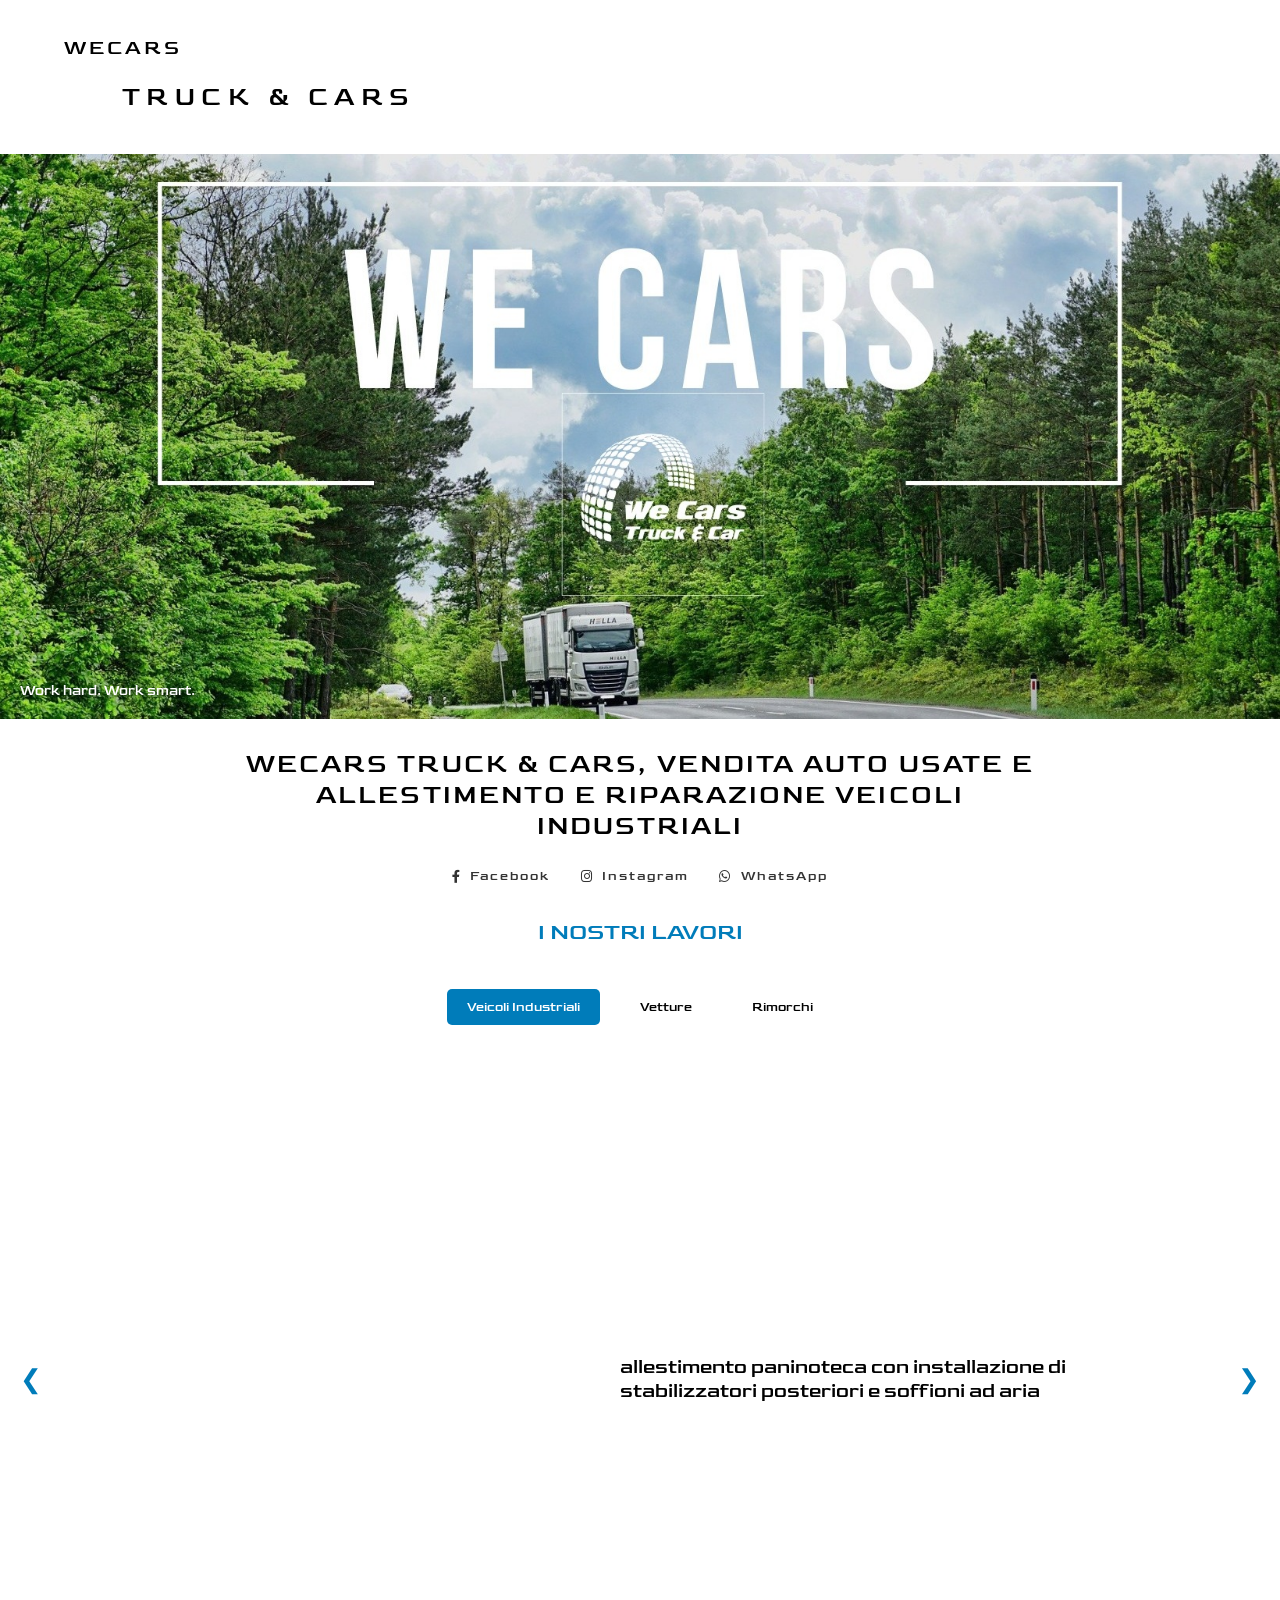
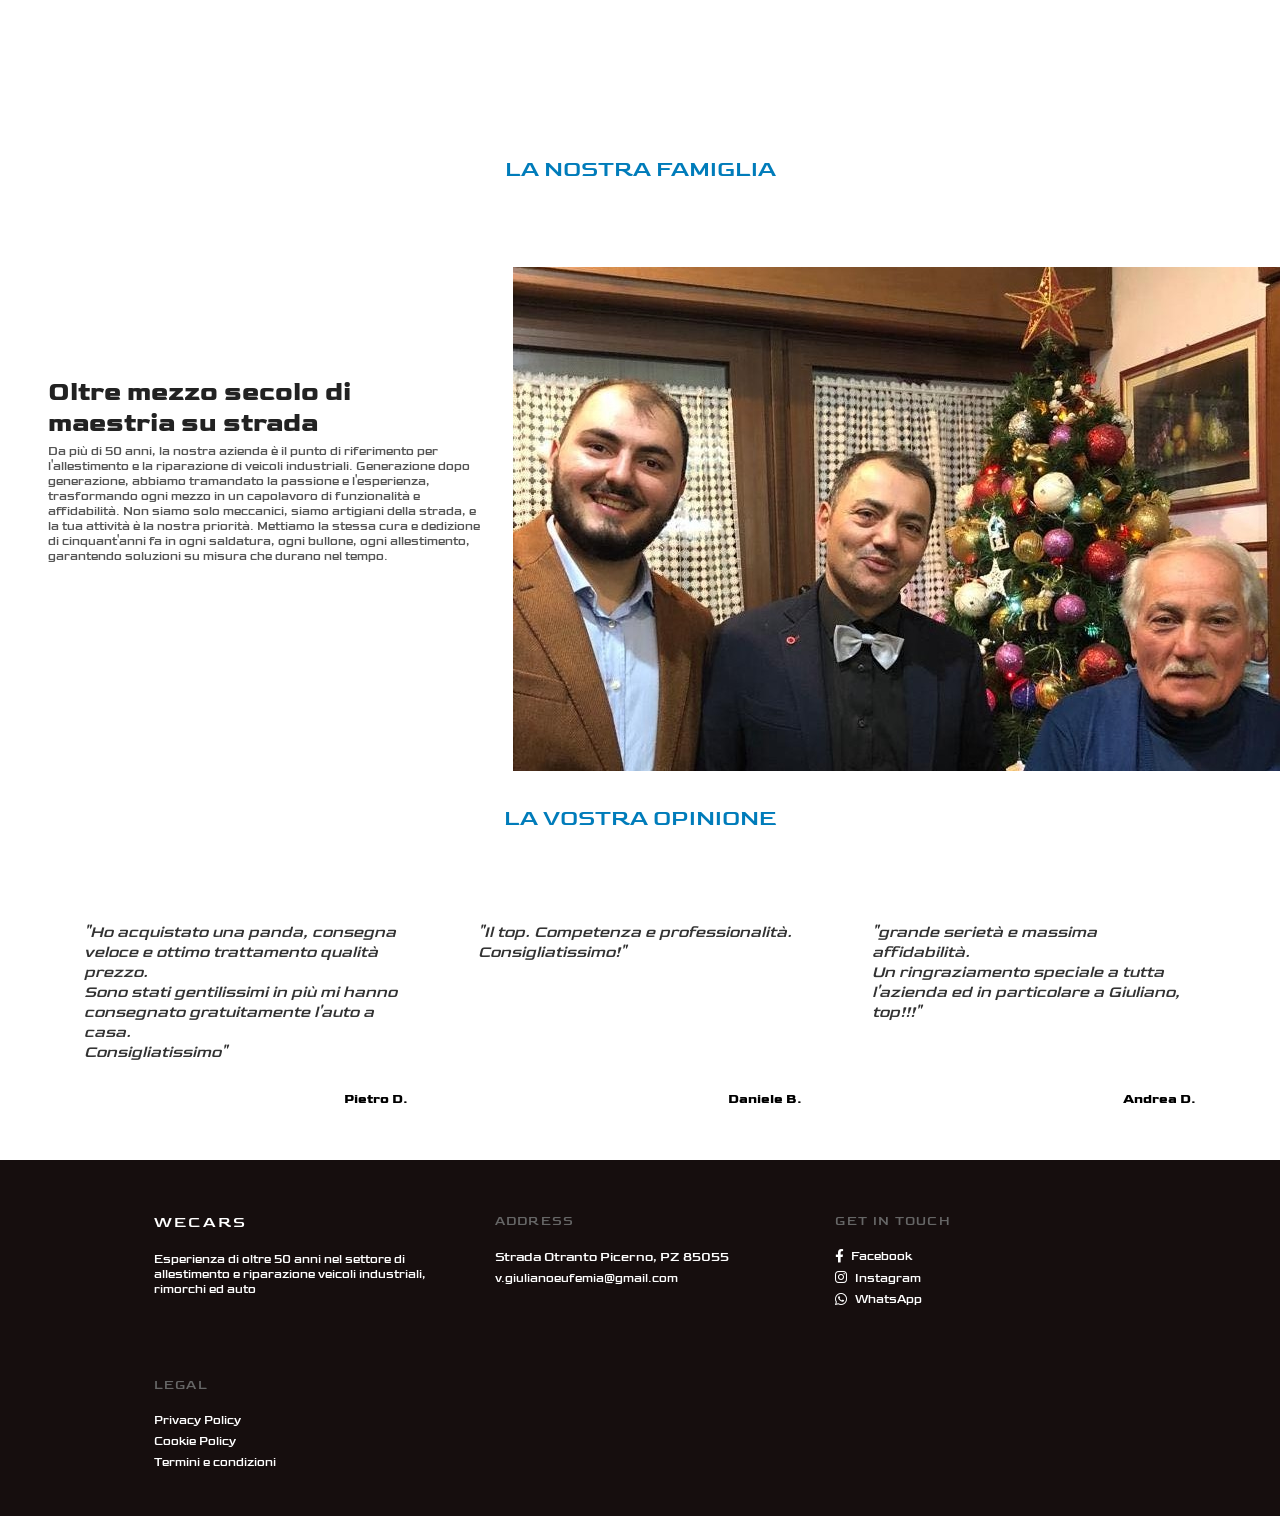
==== commit 25a4735f: "Added cookies policy, privacy policy and terms and conditions" ====
--- a/index.html
+++ b/index.html
@@ -267,6 +267,13 @@
         </a>
       </p>
     </div>
+    <div class="col">
+      <h3>LEGAL</h3>
+      <p><a href="/privacy-policy.html">Privacy Policy</a></p>
+      <p><a href="/cookie-policy.html">Cookie Policy</a></p>
+      <p><a href="/termini-e-condizioni.html">Termini e condizioni</a></p>
+    </div>
+
   </section>
 
   <script>
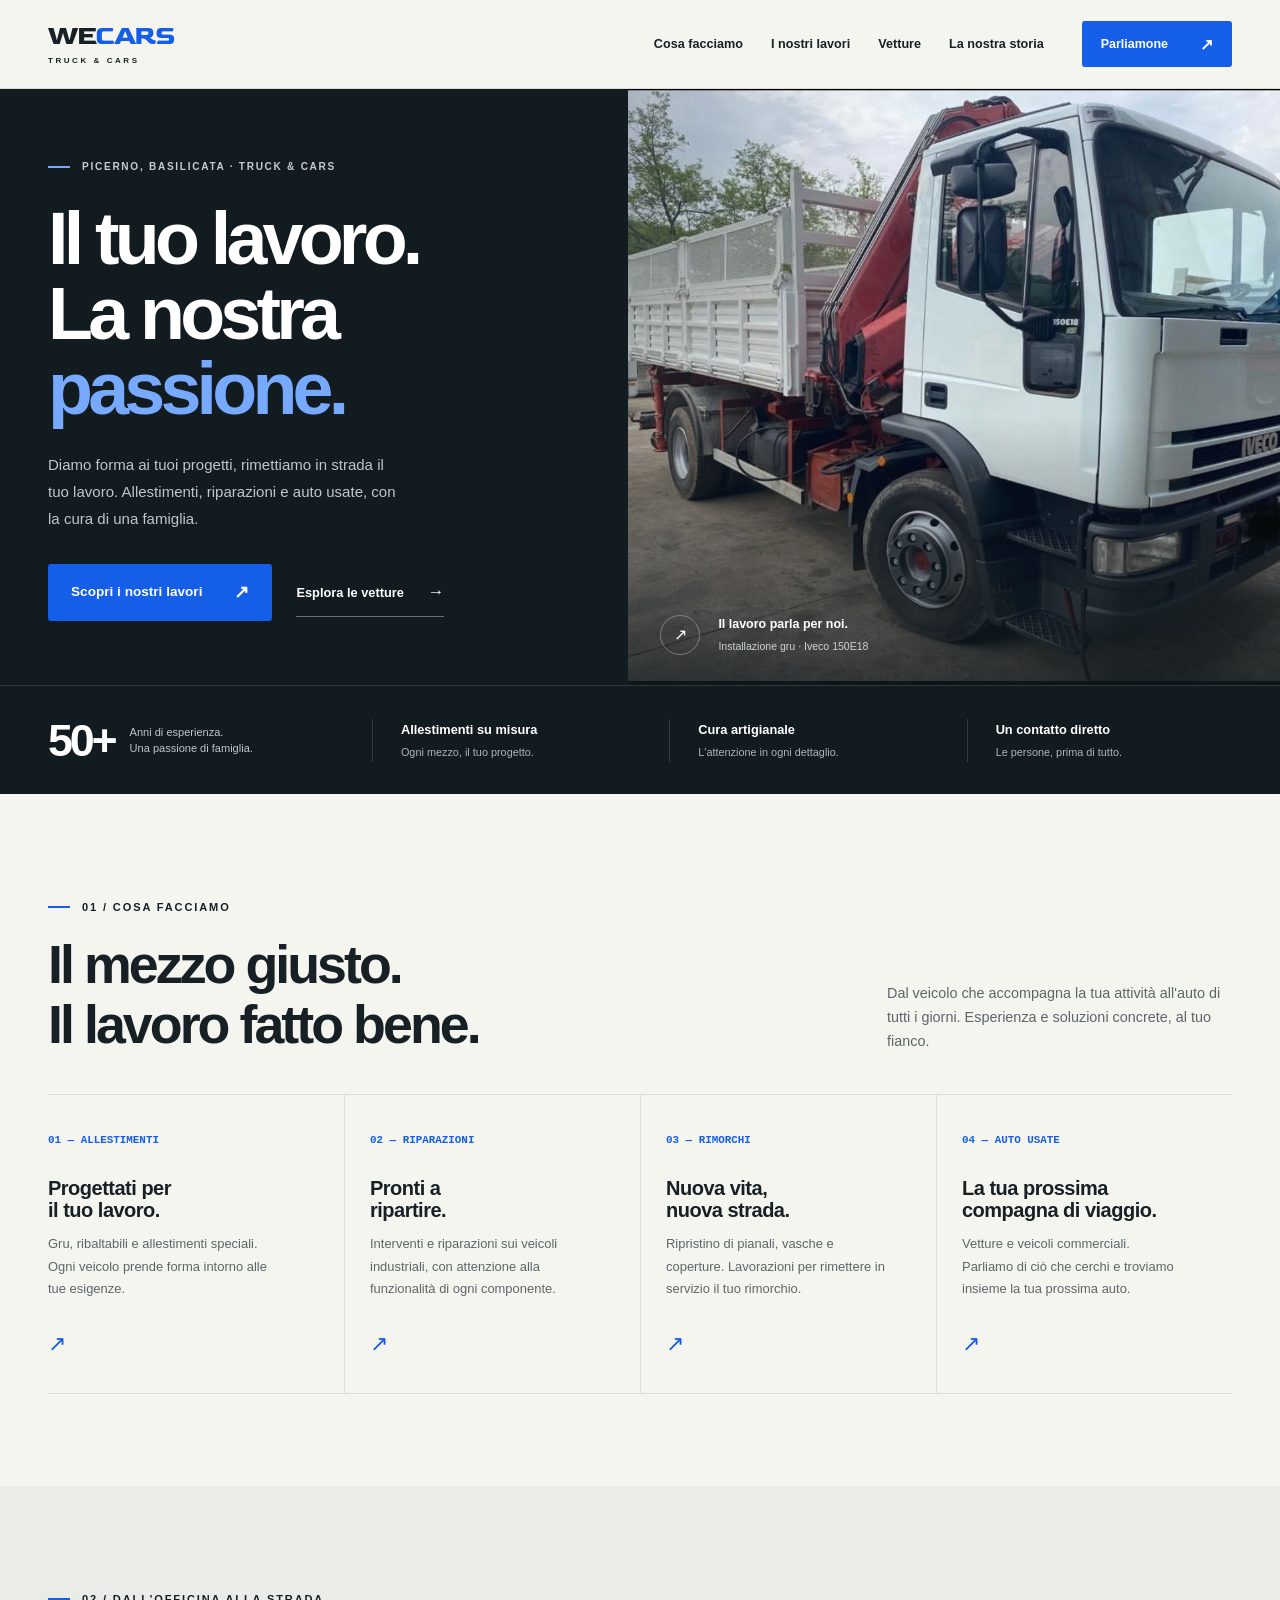
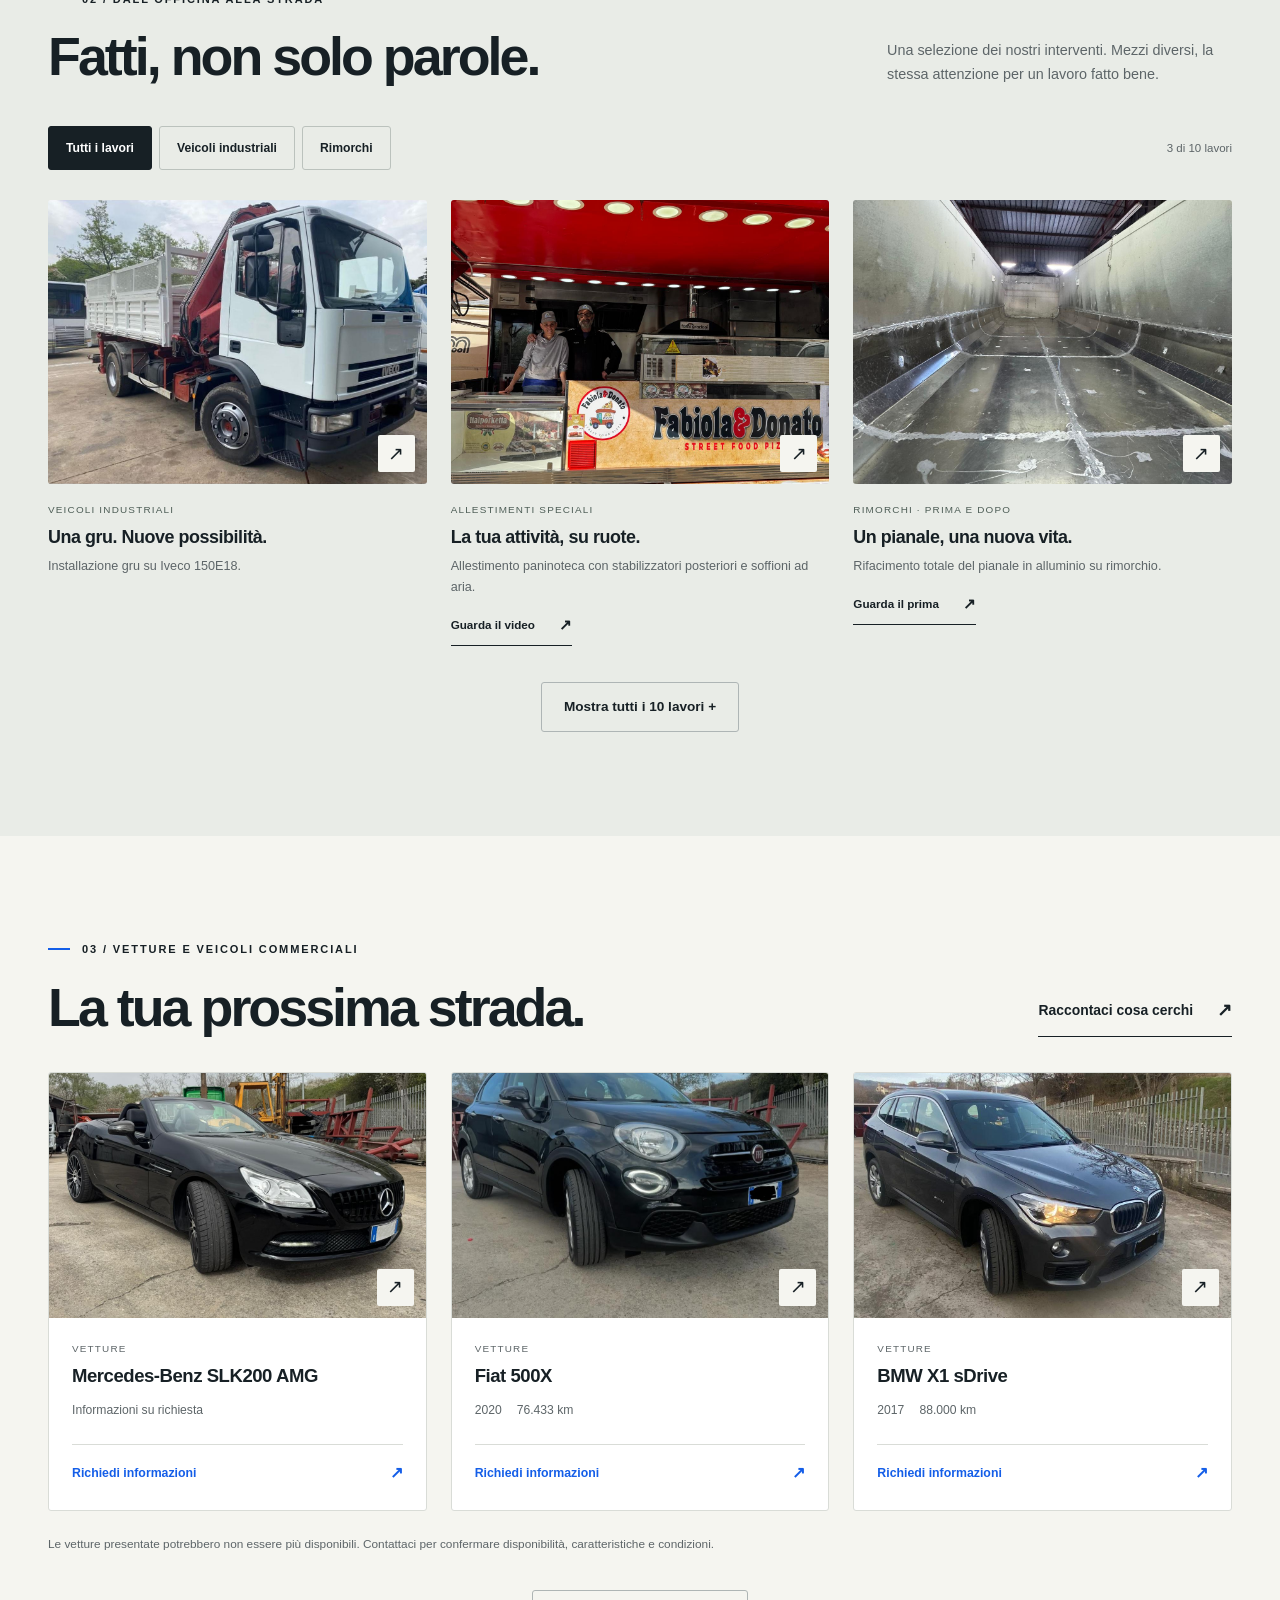
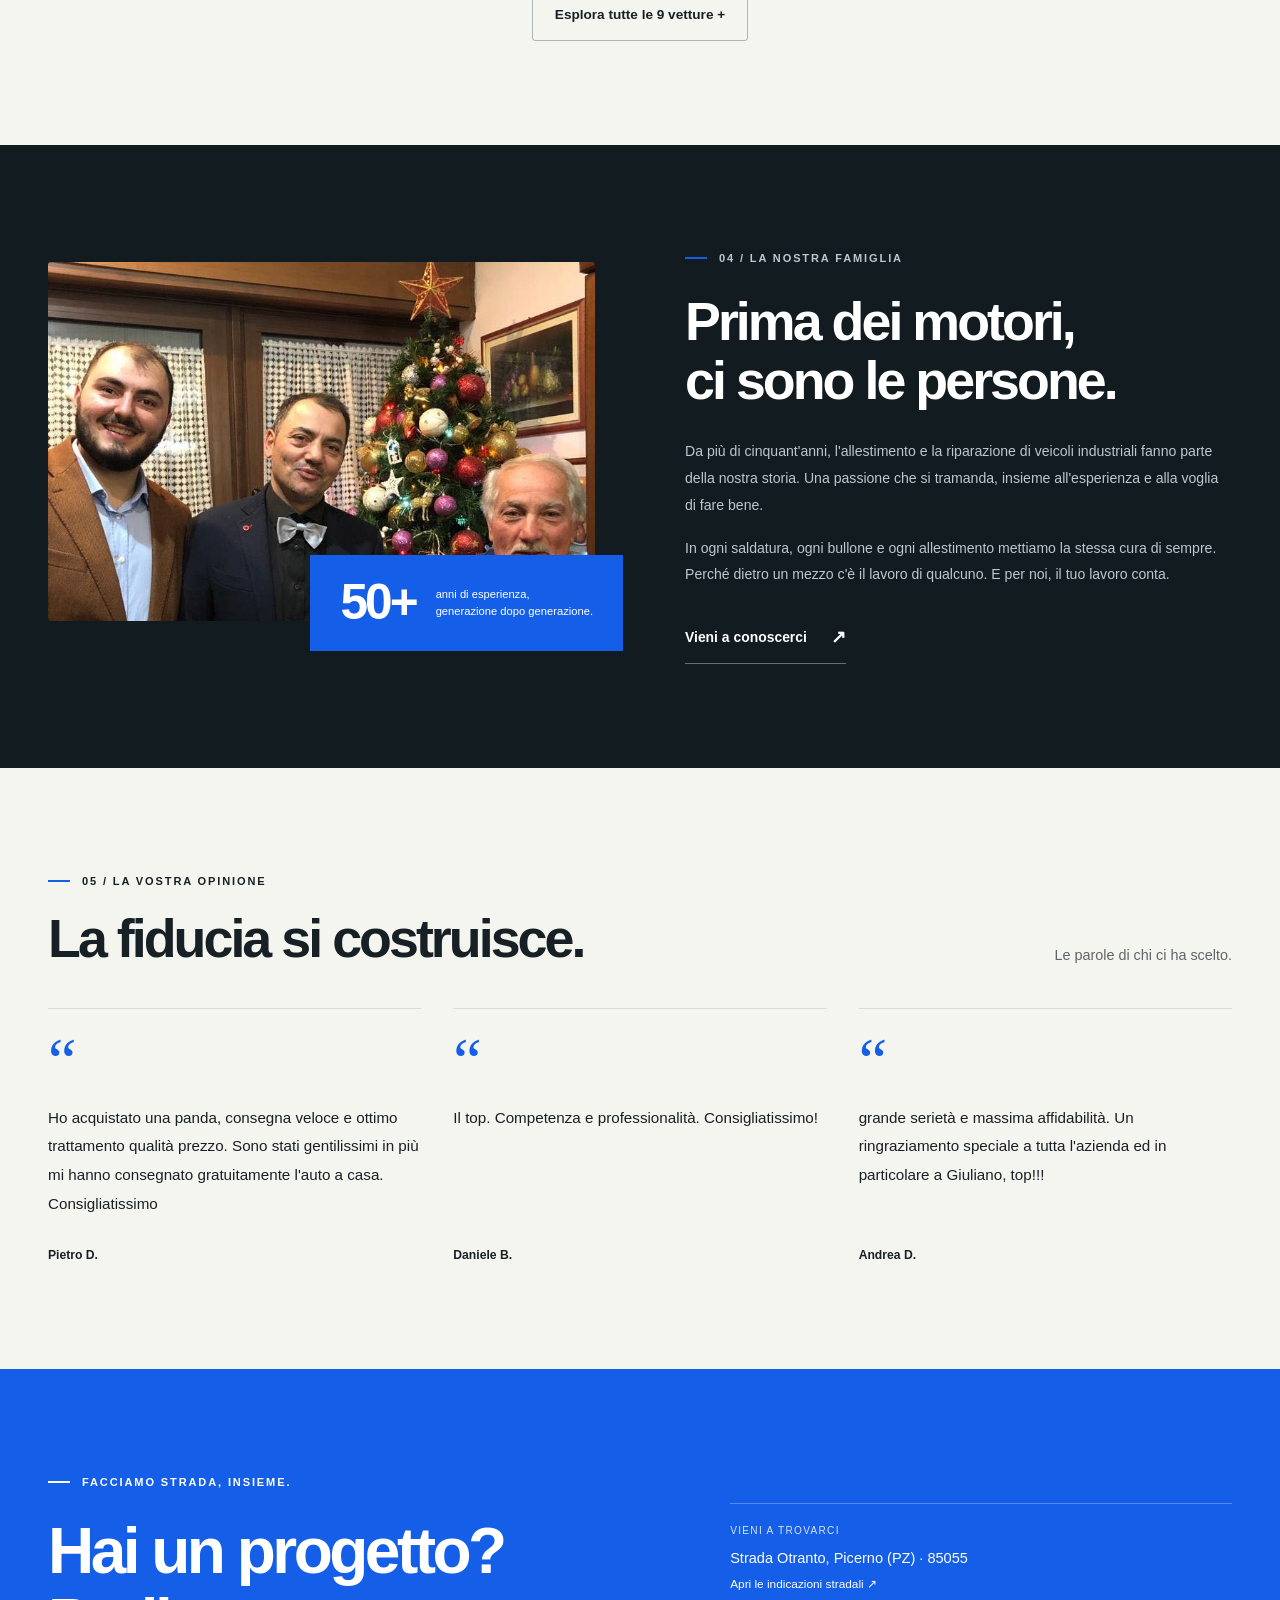
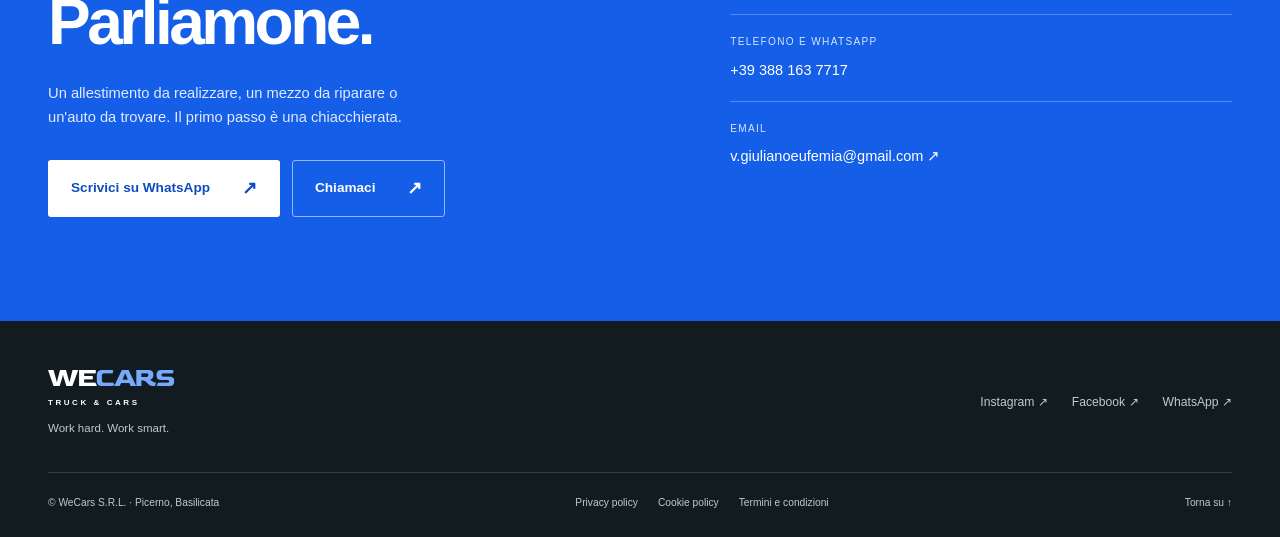
==== commit 0e830bb9: "refactor in Astro" ====
--- a/index.html
+++ b/index.html
@@ -1,363 +1,408 @@
 <!DOCTYPE html>
 <html lang="it">
-    <head>
-        <meta charset="UTF-8" />
-        <meta name="viewport" content="width=device-width, initial-scale=1.0" />
-        <title>We Cars</title>
-        <link rel="icon" type="image/x-icon" href="./favicon.ico">
-        <link rel='stylesheet' href='style.css'/>
-
-        <link rel="stylesheet" href="/vendor/fontawesome/css/all.min.css">
-        
-        <!-- il tuo CSS dopo -->
-        <link rel="stylesheet" href="/style.css">
-        <!-- SEO Meta Tags -->
-        <title>WeCars - Auto Usate, Veicoli Industriali, Allestimenti e Riparazioni</title>
-        <meta name="description" content="WeCars è specializzata nella compravendita di auto usate e nell'allestimento e riparazione di veicoli industriali. Esperienza artigianale su misura da oltre 50 anni.">
-        <meta name="keywords" content="WeCars, auto usate, vendita auto, veicoli industriali, allestimenti veicoli, riparazione camion, paninoteca su ruote, rimorchi, officina camion">
-        <meta name="author" content="WeCars">
-
-        <!-- Open Graph (social sharing) -->
-        <meta property="og:title" content="WeCars - Auto Usate, Veicoli Industriali, Allestimenti e Riparazioni">
-        <meta property="og:description" content="Compravendita auto usate e soluzioni su misura per veicoli industriali. Allestimenti, riparazioni, rimorchi e assistenza specializzata.">
-        <meta property="og:url" content="https://www.wecars.it">
-        <meta property="og:type" content="website">
-        <meta property="og:image" content="https://www.wecars.it/images/header.jpg"> <!-- Modifica se hai un'immagine più adatta -->
-
-        <!-- Mobile -->
-        <meta name="viewport" content="width=device-width, initial-scale=1.0">
-
-      </head>
+<head>
+  <meta charset="UTF-8">
+  <meta name="viewport" content="width=device-width, initial-scale=1">
+  <title>WeCars | Auto usate e allestimenti veicoli industriali a Picerno</title>
+  <meta name="description" content="WeCars a Picerno: vendita auto usate, allestimento e riparazione di veicoli industriali e rimorchi. Oltre 50 anni di esperienza, una passione di famiglia.">
+  <meta name="theme-color" content="#121b20">
+  <link rel="canonical" href="https://www.wecars.it/">
+  <link rel="icon" href="./favicon.ico" type="image/x-icon">
+  <link rel="preload" href="./fonts/goldman-v21-latin-700.woff2" as="font" type="font/woff2" crossorigin>
+  <link rel="stylesheet" href="./style.css">
+  <meta property="og:locale" content="it_IT">
+  <meta property="og:type" content="website">
+  <meta property="og:site_name" content="WeCars">
+  <meta property="og:title" content="WeCars — Il tuo lavoro. La nostra passione.">
+  <meta property="og:description" content="Auto usate, allestimenti e riparazioni di veicoli industriali. A Picerno, da oltre 50 anni.">
+  <meta property="og:url" content="https://www.wecars.it/">
+  <meta property="og:image" content="https://www.wecars.it/images/header.jpg">
+  <meta property="og:image:alt" content="WeCars Truck & Cars">
+  <script src="./script.js" defer></script>
+</head>
 <body>
-
-  <section class="blocco header">
-    <h2>WECARS</h2>
-    <h1>TRUCK & CARS</h1>
-  </section>
-
-  <section class="blocco blocco2">
-    <div class="image-wrapper">
-      <img src="./images/header.jpg" alt="Immagine principale" />
-      <div class="overlay-text">Work hard. Work smart.</div>
+  <a class="skip-link" href="#contenuto">Vai al contenuto</a>
+  <header class="site-header">
+    <div class="container header-inner">
+      <a class="brand" href="./index.html" aria-label="WeCars, homepage"><span class="brand-name">WE<b>CARS</b></span><span class="brand-caption">TRUCK &amp; CARS</span></a>
+      <button class="menu-toggle" type="button" aria-expanded="false" aria-controls="site-nav">Menu <span aria-hidden="true">☰</span></button>
+      <nav class="site-nav" id="site-nav" aria-label="Navigazione principale">
+        <a href="./index.html#servizi">Cosa facciamo</a>
+        <a href="./index.html#lavori">I nostri lavori</a>
+        <a href="./index.html#vetture">Vetture</a>
+        <a href="./index.html#chi-siamo">La nostra storia</a>
+        <a class="button" href="./index.html#contatti">Parliamone <span aria-hidden="true">↗</span></a>
+      </nav>
     </div>
-  </section>
-
-  <section class="blocco blocco3">
-    <p>WECARS TRUCK & CARS, VENDITA AUTO USATE E ALLESTIMENTO E RIPARAZIONE VEICOLI INDUSTRIALI</p>
-    <div class="social-links">
-      <a href="https://www.facebook.com/WeCarsItaly?locale=it_IT" target="_blank" rel="noopener noreferrer">
-        <i class="fab fa-facebook-f"></i> Facebook
-      </a>
-      <a href="https://www.instagram.com/wecarss/" target="_blank" rel="noopener noreferrer">
-        <i class="fab fa-instagram"></i> Instagram
-      </a>
-      <a href="https://wa.me/393881637717" target="_blank" rel="noopener noreferrer">
-        <i class="fab fa-whatsapp"></i> WhatsApp
-      </a>
+  </header>
+  <main id="contenuto">
+    <section class="hero" aria-labelledby="hero-title">
+      <div class="container hero-main">
+        <div class="hero-copy">
+          <p class="eyebrow">Picerno, Basilicata · Truck &amp; Cars</p>
+          <h1 id="hero-title">Il tuo lavoro.<br>La nostra<br><em>passione.</em></h1>
+          <p class="hero-description">Diamo forma ai tuoi progetti, rimettiamo in strada il tuo lavoro. Allestimenti, riparazioni e auto usate, con la cura di una famiglia.</p>
+          <div class="hero-actions">
+            <a class="button" href="#lavori">Scopri i nostri lavori <span aria-hidden="true">↗</span></a>
+            <a class="text-link" href="#vetture">Esplora le vetture <span aria-hidden="true">→</span></a>
+          </div>
+        </div>
+        <figure class="hero-visual">
+          <img src="./images/ind002-1.jpg" alt="Iveco 150E18 con gru allestito da WeCars, nel piazzale dell'officina" width="1179" height="892" fetchpriority="high">
+          <figcaption class="photo-caption"><span aria-hidden="true">↗</span><p>Il lavoro parla per noi.<small>Installazione gru · Iveco 150E18</small></p></figcaption>
+        </figure>
+      </div>
+      <div class="hero-foot">
+        <div class="container hero-foot-inner">
+          <div class="heritage-stat"><strong>50+</strong><span>Anni di esperienza.<br>Una passione di famiglia.</span></div>
+          <div class="hero-value"><strong>Allestimenti su misura</strong><span>Ogni mezzo, il tuo progetto.</span></div>
+          <div class="hero-value"><strong>Cura artigianale</strong><span>L'attenzione in ogni dettaglio.</span></div>
+          <div class="hero-value"><strong>Un contatto diretto</strong><span>Le persone, prima di tutto.</span></div>
+        </div>
+      </div>
+    </section>
+
+    <section class="section services" id="servizi" aria-labelledby="services-title">
+      <div class="container">
+        <div class="section-heading">
+          <div><p class="eyebrow">01 / Cosa facciamo</p><h2 id="services-title">Il mezzo giusto.<br>Il lavoro fatto bene.</h2></div>
+          <p class="section-intro">Dal veicolo che accompagna la tua attività all'auto di tutti i giorni. Esperienza e soluzioni concrete, al tuo fianco.</p>
+        </div>
+        <div class="service-grid">
+          <a class="service-card" href="#lavori"><span class="service-number">01 — ALLESTIMENTI</span><h3>Progettati per<br>il tuo lavoro.</h3><p>Gru, ribaltabili e allestimenti speciali. Ogni veicolo prende forma intorno alle tue esigenze.</p><span class="service-arrow" aria-hidden="true">↗</span></a>
+          <a class="service-card" href="#contatti"><span class="service-number">02 — RIPARAZIONI</span><h3>Pronti a<br>ripartire.</h3><p>Interventi e riparazioni sui veicoli industriali, con attenzione alla funzionalità di ogni componente.</p><span class="service-arrow" aria-hidden="true">↗</span></a>
+          <a class="service-card" href="#lavori"><span class="service-number">03 — RIMORCHI</span><h3>Nuova vita,<br>nuova strada.</h3><p>Ripristino di pianali, vasche e coperture. Lavorazioni per rimettere in servizio il tuo rimorchio.</p><span class="service-arrow" aria-hidden="true">↗</span></a>
+          <a class="service-card" href="#vetture"><span class="service-number">04 — AUTO USATE</span><h3>La tua prossima<br>compagna di viaggio.</h3><p>Vetture e veicoli commerciali. Parliamo di ciò che cerchi e troviamo insieme la tua prossima auto.</p><span class="service-arrow" aria-hidden="true">↗</span></a>
+        </div>
+      </div>
+    </section>
+
+    <section class="section works" id="lavori" aria-labelledby="works-title">
+      <div class="container">
+        <div class="section-heading">
+          <div><p class="eyebrow">02 / Dall'officina alla strada</p><h2 id="works-title">Fatti, non solo parole.</h2></div>
+          <p class="section-intro">Una selezione dei nostri interventi. Mezzi diversi, la stessa attenzione per un lavoro fatto bene.</p>
+        </div>
+        <div class="filter-row" hidden>
+          <div class="filters" role="group" aria-label="Filtra i lavori per categoria">
+            <button class="filter" type="button" data-filter="all" aria-pressed="true" aria-controls="project-grid">Tutti i lavori</button>
+            <button class="filter" type="button" data-filter="industriali" aria-pressed="false" aria-controls="project-grid">Veicoli industriali</button>
+            <button class="filter" type="button" data-filter="rimorchi" aria-pressed="false" aria-controls="project-grid">Rimorchi</button>
+          </div>
+          <p class="result-count" id="project-count" role="status" aria-live="polite"></p>
+        </div>
+        <div class="project-grid" id="project-grid">
+          <article class="project-card" data-category="industriali" data-gallery>
+            <a class="project-image" href="./images/ind002-1.jpg" data-media data-title="Iveco 150E18 con gru installata" aria-label="Ingrandisci: Iveco 150E18 con gru installata">
+              <img src="./images/ind002-1.jpg" alt="Iveco 150E18 con gru installata" width="1179" height="892" loading="lazy" decoding="async">
+              <span class="image-open" aria-hidden="true">↗</span>
+            </a>
+            <p class="project-kind">Veicoli industriali</p>
+            <h3>Una gru. Nuove possibilità.</h3>
+            <p>Installazione gru su Iveco 150E18.</p>
+
+          </article>
+          <article class="project-card" data-category="industriali" data-gallery>
+            <a class="project-image" href="./images/ind001-1.jpg" data-media data-title="Paninoteca allestita da WeCars" aria-label="Ingrandisci: Paninoteca allestita da WeCars">
+              <img src="./images/ind001-1.jpg" alt="Paninoteca allestita da WeCars" width="1200" height="1600" loading="lazy" decoding="async">
+              <span class="image-open" aria-hidden="true">↗</span>
+            </a>
+            <p class="project-kind">Allestimenti speciali</p>
+            <h3>La tua attività, su ruote.</h3>
+            <p>Allestimento paninoteca con stabilizzatori posteriori e soffioni ad aria.</p>
+            <a class="text-link" href="./images/indvid001.mp4" data-media data-title="Paninoteca: stabilizzatori posteriori e soffioni ad aria">Guarda il video <span aria-hidden="true">↗</span></a>
+          </article>
+          <article class="project-card" data-category="rimorchi" data-gallery>
+            <a class="project-image" href="./images/rim01-1.jpg" data-media data-title="Dopo: pianale in alluminio del rimorchio" aria-label="Ingrandisci: Dopo: pianale in alluminio del rimorchio">
+              <img src="./images/rim01-1.jpg" alt="Dopo: pianale in alluminio del rimorchio" width="1200" height="1600" loading="lazy" decoding="async">
+              <span class="image-open" aria-hidden="true">↗</span>
+            </a>
+            <p class="project-kind">Rimorchi · Prima e dopo</p>
+            <h3>Un pianale, una nuova vita.</h3>
+            <p>Rifacimento totale del pianale in alluminio su rimorchio.</p>
+            <a class="text-link" href="./images/rim01.jpg" data-media data-title="Prima: pianale del rimorchio da ripristinare">Guarda il prima <span aria-hidden="true">↗</span></a>
+          </article>
+          <article class="project-card" data-category="industriali" data-gallery>
+            <a class="project-image video-tile" href="./images/indvid003.mp4" data-media data-title="MAN TGA 26.400" aria-label="Apri il video: MAN TGA 26.400">
+              <span>Dentro il nostro lavoro</span><span class="play-symbol" aria-hidden="true">▷</span>
+              <strong>MAN TGA 26.400</strong><span class="image-open" aria-hidden="true">↗</span>
+            </a>
+            <p class="project-kind">Veicoli industriali</p>
+            <h3>MAN TGA 26.400</h3>
+            <p>Carrellone con rampe e stabilizzatori posteriori idraulici, lucidatura della cabina e cassetta porta attrezzi.</p>
+
+          </article>
+          <article class="project-card" data-category="industriali" data-gallery>
+            <a class="project-image video-tile" href="./images/indvid004.mp4" data-media data-title="Ribaltabile Iveco 4×4" aria-label="Apri il video: Ribaltabile Iveco 4×4">
+              <span>Dentro il nostro lavoro</span><span class="play-symbol" aria-hidden="true">▷</span>
+              <strong>Ribaltabile Iveco 4×4</strong><span class="image-open" aria-hidden="true">↗</span>
+            </a>
+            <p class="project-kind">Veicoli industriali</p>
+            <h3>Ribaltabile Iveco 4×4</h3>
+            <p>Allestimento ribaltabile su Iveco 4×4.</p>
+
+          </article>
+          <article class="project-card" data-category="rimorchi" data-gallery>
+            <a class="project-image video-tile" href="./images/rimvid002.mp4" data-media data-title="Vasca Comec" aria-label="Apri il video: Vasca Comec">
+              <span>Dentro il nostro lavoro</span><span class="play-symbol" aria-hidden="true">▷</span>
+              <strong>Vasca Comec</strong><span class="image-open" aria-hidden="true">↗</span>
+            </a>
+            <p class="project-kind">Rimorchi</p>
+            <h3>Vasca Comec</h3>
+            <p>Rifacimento totale della vasca.</p>
+
+          </article>
+          <article class="project-card" data-category="rimorchi" data-gallery>
+            <a class="project-image" href="./images/rim03.jpg" data-media data-title="Tetto copri e scopri installato su rimorchio" aria-label="Ingrandisci: Tetto copri e scopri installato su rimorchio">
+              <img src="./images/rim03.jpg" alt="Tetto copri e scopri installato su rimorchio" width="894" height="1239" loading="lazy" decoding="async">
+              <span class="image-open" aria-hidden="true">↗</span>
+            </a>
+            <p class="project-kind">Rimorchi</p>
+            <h3>Copri e scopri</h3>
+            <p>Installazione del tetto copri e scopri su rimorchio.</p>
+
+          </article>
+          <article class="project-card" data-category="rimorchi" data-gallery>
+            <a class="project-image" href="./images/rim04.jpg" data-media data-title="Pianale del rimorchio Menci dopo il rifacimento" aria-label="Ingrandisci: Pianale del rimorchio Menci dopo il rifacimento">
+              <img src="./images/rim04.jpg" alt="Pianale del rimorchio Menci dopo il rifacimento" width="906" height="1600" loading="lazy" decoding="async">
+              <span class="image-open" aria-hidden="true">↗</span>
+            </a>
+            <p class="project-kind">Rimorchi</p>
+            <h3>Pianale Menci</h3>
+            <p>Rifacimento totale del pianale del rimorchio.</p>
+
+          </article>
+          <article class="project-card" data-category="rimorchi" data-gallery>
+            <a class="project-image" href="./images/rim05.jpg" data-media data-title="Copertura copri e scopri su rimorchio a quattro assi" aria-label="Ingrandisci: Copertura copri e scopri su rimorchio a quattro assi">
+              <img src="./images/rim05.jpg" alt="Copertura copri e scopri su rimorchio a quattro assi" width="1179" height="1600" loading="lazy" decoding="async">
+              <span class="image-open" aria-hidden="true">↗</span>
+            </a>
+            <p class="project-kind">Rimorchi</p>
+            <h3>Copertura su quattro assi</h3>
+            <p>Installazione del tetto copri e scopri su quattro assi.</p>
+
+          </article>
+          <article class="project-card" data-category="rimorchi" data-gallery>
+            <a class="project-image" href="./images/rim06.jpg" data-media data-title="Frontale modificato del rimorchio Pagano" aria-label="Ingrandisci: Frontale modificato del rimorchio Pagano">
+              <img src="./images/rim06.jpg" alt="Frontale modificato del rimorchio Pagano" width="942" height="1600" loading="lazy" decoding="async">
+              <span class="image-open" aria-hidden="true">↗</span>
+            </a>
+            <p class="project-kind">Rimorchi</p>
+            <h3>Frontale Pagano</h3>
+            <p>Modifica del frontale del rimorchio Pagano.</p>
+
+          </article>
+        </div>
+        <div class="more-row"><button class="button button-outline" id="more-projects" type="button" aria-expanded="false" aria-controls="project-grid" hidden>Mostra tutti i lavori +</button></div>
+      </div>
+    </section>
+
+    <section class="section cars" id="vetture" aria-labelledby="cars-title">
+      <div class="container">
+        <div class="section-heading">
+          <div><p class="eyebrow">03 / Vetture e veicoli commerciali</p><h2 id="cars-title">La tua prossima strada.</h2></div>
+          <a class="text-link" href="https://wa.me/393881637717?text=Ciao%20WeCars%2C%20sto%20cercando%20un%27auto.%20Potete%20aiutarmi%3F" target="_blank" rel="noopener noreferrer">Raccontaci cosa cerchi <span aria-hidden="true">↗</span></a>
+        </div>
+        <div class="car-grid" id="car-grid">
+          <article class="car-card">
+            <a class="car-image" href="./images/vett09.jpg" data-media data-title="Mercedes-Benz SLK200 AMG" aria-label="Ingrandisci la foto: Mercedes-Benz SLK200 AMG">
+              <img src="./images/vett09.jpg" alt="Mercedes-Benz SLK200 AMG fotografata nel piazzale WeCars" width="1200" height="1600" loading="lazy" decoding="async">
+              <span class="image-open" aria-hidden="true">↗</span>
+            </a>
+            <div class="car-body">
+              <p class="car-label">Vetture</p>
+              <h3>Mercedes-Benz SLK200 AMG</h3>
+              <p class="car-specs"><span>Informazioni su richiesta</span></p>
+              <a class="text-link" href="https://wa.me/393881637717?text=Ciao%20WeCars%2C%20vorrei%20informazioni%20e%20disponibilit%C3%A0%20per%20Mercedes-Benz%20SLK200%20AMG." target="_blank" rel="noopener noreferrer" aria-label="Chiedi informazioni su Mercedes-Benz SLK200 AMG tramite WhatsApp">Richiedi informazioni <span aria-hidden="true">↗</span></a>
+            </div>
+          </article>
+          <article class="car-card">
+            <a class="car-image" href="./images/vett01.jpg" data-media data-title="Fiat 500X" aria-label="Ingrandisci la foto: Fiat 500X">
+              <img src="./images/vett01.jpg" alt="Fiat 500X fotografata nel piazzale WeCars" width="1179" height="948" loading="lazy" decoding="async">
+              <span class="image-open" aria-hidden="true">↗</span>
+            </a>
+            <div class="car-body">
+              <p class="car-label">Vetture</p>
+              <h3>Fiat 500X</h3>
+              <p class="car-specs"><span>2020</span><span>76.433 km</span></p>
+              <a class="text-link" href="https://wa.me/393881637717?text=Ciao%20WeCars%2C%20vorrei%20informazioni%20e%20disponibilit%C3%A0%20per%20Fiat%20500X." target="_blank" rel="noopener noreferrer" aria-label="Chiedi informazioni su Fiat 500X tramite WhatsApp">Richiedi informazioni <span aria-hidden="true">↗</span></a>
+            </div>
+          </article>
+          <article class="car-card">
+            <a class="car-image" href="./images/vett07.jpg" data-media data-title="BMW X1 sDrive" aria-label="Ingrandisci la foto: BMW X1 sDrive">
+              <img src="./images/vett07.jpg" alt="BMW X1 sDrive fotografata nel piazzale WeCars" width="1179" height="1147" loading="lazy" decoding="async">
+              <span class="image-open" aria-hidden="true">↗</span>
+            </a>
+            <div class="car-body">
+              <p class="car-label">Vetture</p>
+              <h3>BMW X1 sDrive</h3>
+              <p class="car-specs"><span>2017</span><span>88.000 km</span></p>
+              <a class="text-link" href="https://wa.me/393881637717?text=Ciao%20WeCars%2C%20vorrei%20informazioni%20e%20disponibilit%C3%A0%20per%20BMW%20X1%20sDrive." target="_blank" rel="noopener noreferrer" aria-label="Chiedi informazioni su BMW X1 sDrive tramite WhatsApp">Richiedi informazioni <span aria-hidden="true">↗</span></a>
+            </div>
+          </article>
+          <article class="car-card">
+            <a class="car-image" href="./images/vett08.jpg" data-media data-title="Fiat Strada" aria-label="Ingrandisci la foto: Fiat Strada">
+              <img src="./images/vett08.jpg" alt="Fiat Strada fotografata nel piazzale WeCars" width="1200" height="1600" loading="lazy" decoding="async">
+              <span class="image-open" aria-hidden="true">↗</span>
+            </a>
+            <div class="car-body">
+              <p class="car-label">Veicoli commerciali</p>
+              <h3>Fiat Strada</h3>
+              <p class="car-specs"><span>2010</span></p>
+              <a class="text-link" href="https://wa.me/393881637717?text=Ciao%20WeCars%2C%20vorrei%20informazioni%20e%20disponibilit%C3%A0%20per%20Fiat%20Strada." target="_blank" rel="noopener noreferrer" aria-label="Chiedi informazioni su Fiat Strada tramite WhatsApp">Richiedi informazioni <span aria-hidden="true">↗</span></a>
+            </div>
+          </article>
+          <article class="car-card">
+            <a class="car-image" href="./images/vett02.jpg" data-media data-title="Renault Trafic isotermico" aria-label="Ingrandisci la foto: Renault Trafic isotermico">
+              <img src="./images/vett02.jpg" alt="Renault Trafic isotermico fotografata nel piazzale WeCars" width="1179" height="986" loading="lazy" decoding="async">
+              <span class="image-open" aria-hidden="true">↗</span>
+            </a>
+            <div class="car-body">
+              <p class="car-label">Veicoli commerciali</p>
+              <h3>Renault Trafic isotermico</h3>
+              <p class="car-specs"><span>2017</span><span>112.384 km</span></p>
+              <a class="text-link" href="https://wa.me/393881637717?text=Ciao%20WeCars%2C%20vorrei%20informazioni%20e%20disponibilit%C3%A0%20per%20Renault%20Trafic%20isotermico." target="_blank" rel="noopener noreferrer" aria-label="Chiedi informazioni su Renault Trafic isotermico tramite WhatsApp">Richiedi informazioni <span aria-hidden="true">↗</span></a>
+            </div>
+          </article>
+          <article class="car-card">
+            <a class="car-image" href="./images/vett03.jpg" data-media data-title="Volkswagen T-Cross" aria-label="Ingrandisci la foto: Volkswagen T-Cross">
+              <img src="./images/vett03.jpg" alt="Volkswagen T-Cross fotografata nel piazzale WeCars" width="1179" height="1046" loading="lazy" decoding="async">
+              <span class="image-open" aria-hidden="true">↗</span>
+            </a>
+            <div class="car-body">
+              <p class="car-label">Vetture</p>
+              <h3>Volkswagen T-Cross</h3>
+              <p class="car-specs"><span>2020</span><span>39.667 km</span></p>
+              <a class="text-link" href="https://wa.me/393881637717?text=Ciao%20WeCars%2C%20vorrei%20informazioni%20e%20disponibilit%C3%A0%20per%20Volkswagen%20T-Cross." target="_blank" rel="noopener noreferrer" aria-label="Chiedi informazioni su Volkswagen T-Cross tramite WhatsApp">Richiedi informazioni <span aria-hidden="true">↗</span></a>
+            </div>
+          </article>
+          <article class="car-card">
+            <a class="car-image" href="./images/vett04.jpg" data-media data-title="Fiat Doblò personalizzato" aria-label="Ingrandisci la foto: Fiat Doblò personalizzato">
+              <img src="./images/vett04.jpg" alt="Fiat Doblò personalizzato fotografata nel piazzale WeCars" width="1082" height="1105" loading="lazy" decoding="async">
+              <span class="image-open" aria-hidden="true">↗</span>
+            </a>
+            <div class="car-body">
+              <p class="car-label">Veicoli commerciali</p>
+              <h3>Fiat Doblò personalizzato</h3>
+              <p class="car-specs"><span>2017</span><span>72.626 km</span></p>
+              <a class="text-link" href="https://wa.me/393881637717?text=Ciao%20WeCars%2C%20vorrei%20informazioni%20e%20disponibilit%C3%A0%20per%20Fiat%20Dobl%C3%B2%20personalizzato." target="_blank" rel="noopener noreferrer" aria-label="Chiedi informazioni su Fiat Doblò personalizzato tramite WhatsApp">Richiedi informazioni <span aria-hidden="true">↗</span></a>
+            </div>
+          </article>
+          <article class="car-card">
+            <a class="car-image" href="./images/vett05.jpg" data-media data-title="Fiat Strada 1.3 MTJ" aria-label="Ingrandisci la foto: Fiat Strada 1.3 MTJ">
+              <img src="./images/vett05.jpg" alt="Fiat Strada 1.3 MTJ fotografata nel piazzale WeCars" width="1179" height="1208" loading="lazy" decoding="async">
+              <span class="image-open" aria-hidden="true">↗</span>
+            </a>
+            <div class="car-body">
+              <p class="car-label">Veicoli commerciali</p>
+              <h3>Fiat Strada 1.3 MTJ</h3>
+              <p class="car-specs"><span>2011</span><span>154.327 km</span></p>
+              <a class="text-link" href="https://wa.me/393881637717?text=Ciao%20WeCars%2C%20vorrei%20informazioni%20e%20disponibilit%C3%A0%20per%20Fiat%20Strada%201.3%20MTJ." target="_blank" rel="noopener noreferrer" aria-label="Chiedi informazioni su Fiat Strada 1.3 MTJ tramite WhatsApp">Richiedi informazioni <span aria-hidden="true">↗</span></a>
+            </div>
+          </article>
+          <article class="car-card">
+            <a class="car-image" href="./images/vett06.jpg" data-media data-title="Fiat Ducato 2.2" aria-label="Ingrandisci la foto: Fiat Ducato 2.2">
+              <img src="./images/vett06.jpg" alt="Fiat Ducato 2.2 fotografata nel piazzale WeCars" width="1179" height="1302" loading="lazy" decoding="async">
+              <span class="image-open" aria-hidden="true">↗</span>
+            </a>
+            <div class="car-body">
+              <p class="car-label">Veicoli commerciali</p>
+              <h3>Fiat Ducato 2.2</h3>
+              <p class="car-specs"><span>2012</span><span>134.688 km</span></p>
+              <a class="text-link" href="https://wa.me/393881637717?text=Ciao%20WeCars%2C%20vorrei%20informazioni%20e%20disponibilit%C3%A0%20per%20Fiat%20Ducato%202.2." target="_blank" rel="noopener noreferrer" aria-label="Chiedi informazioni su Fiat Ducato 2.2 tramite WhatsApp">Richiedi informazioni <span aria-hidden="true">↗</span></a>
+            </div>
+          </article>
+        </div>
+        <p class="availability-note">Le vetture presentate potrebbero non essere più disponibili. Contattaci per confermare disponibilità, caratteristiche e condizioni.</p>
+        <div class="more-row"><button class="button button-outline" id="more-cars" type="button" aria-expanded="false" aria-controls="car-grid" hidden>Esplora tutte le vetture +</button></div>
+      </div>
+    </section>
+
+    <section class="section story" id="chi-siamo" aria-labelledby="story-title">
+      <div class="container story-grid">
+        <div class="story-image">
+          <img src="./images/family.jpg" alt="La famiglia WeCars riunita" width="767" height="504" loading="lazy" decoding="async">
+          <div class="story-badge"><strong>50+</strong><span>anni di esperienza,<br>generazione dopo generazione.</span></div>
+        </div>
+        <div class="story-copy">
+          <p class="eyebrow">04 / La nostra famiglia</p>
+          <h2 id="story-title">Prima dei motori,<br>ci sono le persone.</h2>
+          <p>Da più di cinquant'anni, l'allestimento e la riparazione di veicoli industriali fanno parte della nostra storia. Una passione che si tramanda, insieme all'esperienza e alla voglia di fare bene.</p>
+          <p>In ogni saldatura, ogni bullone e ogni allestimento mettiamo la stessa cura di sempre. Perché dietro un mezzo c'è il lavoro di qualcuno. E per noi, il tuo lavoro conta.</p>
+          <a class="text-link" href="#contatti">Vieni a conoscerci <span aria-hidden="true">↗</span></a>
+        </div>
+      </div>
+    </section>
+
+    <section class="section reviews" aria-labelledby="reviews-title">
+      <div class="container">
+        <div class="section-heading">
+          <div><p class="eyebrow">05 / La vostra opinione</p><h2 id="reviews-title">La fiducia si costruisce.</h2></div>
+          <p class="section-intro">Le parole di chi ci ha scelto.</p>
+        </div>
+        <div class="review-grid">
+          <figure class="review"><span class="quote-mark" aria-hidden="true">“</span><blockquote>Ho acquistato una panda, consegna veloce e ottimo trattamento qualità prezzo. Sono stati gentilissimi in più mi hanno consegnato gratuitamente l'auto a casa. Consigliatissimo</blockquote><figcaption>Pietro D.</figcaption></figure>
+          <figure class="review"><span class="quote-mark" aria-hidden="true">“</span><blockquote>Il top. Competenza e professionalità. Consigliatissimo!</blockquote><figcaption>Daniele B.</figcaption></figure>
+          <figure class="review"><span class="quote-mark" aria-hidden="true">“</span><blockquote>grande serietà e massima affidabilità. Un ringraziamento speciale a tutta l'azienda ed in particolare a Giuliano, top!!!</blockquote><figcaption>Andrea D.</figcaption></figure>
+        </div>
+      </div>
+    </section>
+
+    <section class="section contact" id="contatti" aria-labelledby="contact-title">
+      <div class="container contact-grid">
+        <div>
+          <p class="eyebrow">Facciamo strada, insieme.</p>
+          <h2 id="contact-title">Hai un progetto?<br>Parliamone.</h2>
+          <p class="contact-intro">Un allestimento da realizzare, un mezzo da riparare o un'auto da trovare. Il primo passo è una chiacchierata.</p>
+          <div class="contact-actions">
+            <a class="button" href="https://wa.me/393881637717" target="_blank" rel="noopener noreferrer">Scrivici su WhatsApp <span aria-hidden="true">↗</span></a>
+            <a class="button button-outline" href="tel:+393881637717">Chiamaci <span aria-hidden="true">↗</span></a>
+          </div>
+        </div>
+        <dl class="contact-details">
+          <div class="contact-detail"><dt>Vieni a trovarci</dt><dd><a href="https://maps.app.goo.gl/wLmEABxz92NdRhUZ9" target="_blank" rel="noopener noreferrer">Strada Otranto, Picerno (PZ) · 85055<small>Apri le indicazioni stradali ↗</small></a></dd></div>
+          <div class="contact-detail"><dt>Telefono e WhatsApp</dt><dd><a href="tel:+393881637717">+39 388 163 7717</a></dd></div>
+          <div class="contact-detail"><dt>Email</dt><dd><a href="mailto:v.giulianoeufemia@gmail.com">v.giulianoeufemia@gmail.com ↗</a></dd></div>
+        </dl>
+      </div>
+    </section>
+  </main>
+  <footer class="site-footer">
+    <div class="container">
+      <div class="footer-top">
+        <div>
+          <a class="brand" href="./index.html" aria-label="WeCars, homepage"><span class="brand-name">WE<b>CARS</b></span><span class="brand-caption">TRUCK &amp; CARS</span></a>
+          <p class="footer-tagline">Work hard. Work smart.</p>
+        </div>
+        <nav class="social-links" aria-label="Seguici sui social">
+          <a href="https://www.instagram.com/wecarss/" target="_blank" rel="noopener noreferrer">Instagram ↗</a>
+          <a href="https://www.facebook.com/WeCarsItaly?locale=it_IT" target="_blank" rel="noopener noreferrer">Facebook ↗</a>
+          <a href="https://wa.me/393881637717" target="_blank" rel="noopener noreferrer">WhatsApp ↗</a>
+        </nav>
+      </div>
+      <div class="footer-bottom">
+        <p>© WeCars S.R.L. · Picerno, Basilicata</p>
+        <nav class="legal-links" aria-label="Informazioni legali">
+          <a href="./privacy-policy.html">Privacy policy</a>
+          <a href="./cookie-policy.html">Cookie policy</a>
+          <a href="./termini-e-condizioni.html">Termini e condizioni</a>
+        </nav>
+        <a href="#contenuto">Torna su ↑</a>
+      </div>
     </div>
-  </section>
-
-  <!-- <section class="blocco blocco5">
-    <p>The most successful people don’t look back to see who’s watching. Look for opportunities to lift others up along the way.</p>
-  </section> -->
-
-  <section class="blocco divisore">
-    <p>I NOSTRI LAVORI</p>
-  </section>
-
-<section class="blocco blocco4-tabs">
-  <div class="tab-selector">
-    <button data-tab="veicoli" class="active">Veicoli Industriali</button>
-    <button data-tab="vetture">Vetture</button>
-    <button data-tab="rimorchi">Rimorchi</button>
-  </div>
-
-  <div class="tab-content" id="veicoli" style="display: flex;">
-    <div class="slideshow-container">
-      <button class="arrow left" onclick="changeSlide('veicoli', -1)">❮</button>
-      <div class="slide-track">
-        <div class="slide">
-          <!-- o image: <img src="…"> oppure video: -->
-          <video muted autoplay loop playsinline>
-            <source src="./images/indvid001.mp4" type="video/mp4">
-          </video>
-          <div class="slide-text">allestimento paninoteca con installazione di stabilizzatori posteriori e soffioni ad aria</div>
-        </div>
-        <div class="slide">
-          <img src="./images/ind001-1.jpg" alt="Veicolo 1">
-          <div class="slide-text">Consegna Paninoteca</div>
-        </div>
-        <div class="slide">
-          <img src="./images/ind002-1.jpg" alt="Veicolo 2">
-          <div class="slide-text">Installazione gru su Iveco 150e18</div>        
-        </div>
-
-        <div class="slide">
-          <!-- o image: <img src="…"> oppure video: -->
-          <video muted autoplay loop playsinline>
-            <source src="./images/indvid003.mp4" type="video/mp4">
-          </video>
-          <div class="slide-text">Realizzazione carrellone su MAN TGA 26.400 con rampe di salita idrauliche, stabilizzatori posteriori idraulici, lucidatura della cabina e installazione di una cassetta porta attrezzi.</div>
-        </div>
-        <div class="slide">
-          <!-- o image: <img src="…"> oppure video: -->
-          <video muted autoplay loop playsinline>
-            <source src="./images/indvid004.mp4" type="video/mp4">
-          </video>
-          <div class="slide-text">Ribaltabile su Iveco 4x4</div>
-        </div>
-      </div>
-      <button class="arrow right" onclick="changeSlide('veicoli', 1)">❯</button>
+  </footer>
+  <dialog class="media-dialog" id="media-dialog" aria-labelledby="dialog-title">
+    <div class="dialog-header"><h2 id="dialog-title">I nostri lavori</h2><button class="dialog-close" type="button" aria-label="Chiudi la galleria" autofocus>✕</button></div>
+    <div class="dialog-media"></div>
+    <p class="dialog-status" role="status"></p>
+    <div class="dialog-footer">
+      <a id="media-original" href="./images/ind002-1.jpg" target="_blank" rel="noopener noreferrer">Apri il file originale ↗</a>
+      <div class="dialog-navigation">
+        <button class="dialog-arrow" type="button" data-direction="-1" aria-label="Contenuto precedente">←</button>
+        <span class="dialog-counter" aria-live="polite"></span>
+        <button class="dialog-arrow" type="button" data-direction="1" aria-label="Contenuto successivo">→</button>
+      </div>
     </div>
-  </div>
-
-  <div class="tab-content" id="vetture">
-    <div class="slideshow-container">
-      <button class="arrow left" onclick="changeSlide('vetture', -1)">❮</button>
-      <div class="slide-track">
-        <div class="slide">
-          <img src="./images/vett09.jpg" alt="Auto 8">
-          <div class="slide-text">Mercedes Benz SLK200 AMG</div>
-        </div>
-        <div class="slide">
-          <img src="./images/vett08.jpg" alt="Auto 8">
-          <div class="slide-text">Fiat Strada 2010</div>
-        </div>
-        <div class="slide">
-          <img src="./images/vett01.jpg" alt="Auto 1">
-          <div class="slide-text">Fiat 500x<br>Anno: 2020<br>Chilometri: 76433</div>
-        </div>
-        <div class="slide">
-          <img src="./images/vett02.jpg" alt="Auto 2">
-          <div class="slide-text">Renault Trafic isotermico<br>Anno: 2017<br>Chilometri: 112384</div>
-        </div>
-        <div class="slide">
-          <img src="./images/vett03.jpg" alt="Auto 3">
-          <div class="slide-text">Wolkswagen t-cross<br>Anno: 2020<br>Chilometri:39667</div>
-        </div>
-        <div class="slide">
-          <img src="./images/vett04.jpg" alt="Auto 4">
-          <div class="slide-text">Fiat doblò personalizzato<br>Anno: 2017<br>Chilometri: 72626</div>
-        </div>
-        <div class="slide">
-          <img src="./images/vett05.jpg" alt="Auto 5">
-          <div class="slide-text">Fiat Strada 1.3 MTJ<br>Anno 2011<br>Chilometri 154327</div>
-        </div>
-        <div class="slide">
-          <img src="./images/vett06.jpg" alt="Auto 6">
-          <div class="slide-text">Fiat Ducato 2.2<br>Anno 2012<br>Chilometri 134688</div>
-        </div>
-        <div class="slide">
-          <img src="./images/vett07.jpg" alt="Auto 7">
-          <div class="slide-text">Bmw X1 s drive<br>Anno 2017<br>Chilometri 88.000</div>
-        </div>
-      </div>
-      <button class="arrow right" onclick="changeSlide('vetture', 1)">❯</button>
-    </div>
-  </div>
-
-  <div class="tab-content" id="rimorchi">
-    <div class="slideshow-container">
-      <button class="arrow left" onclick="changeSlide('rimorchi', -1)">❮</button>
-      <div class="slide-track">
-        <div class="slide">
-          <div class="slide-text">Rifacimento totale vasca Comec</div>
-            <video muted autoplay loop playsinline>
-              <source src="./images/rimvid002.mp4" type="video/mp4">
-            </video>
-        </div>
-        <div class="slide">
-          <img src="./images/rim01.jpg" alt="Rimorchio 1">
-          <div class="slide-text">PRIMA:<br>Rifacimento totale pianale in alluminio su rimorchio</div>
-        </div>
-        <div class="slide">
-          <img src="./images/rim01-1.jpg" alt="Rimorchio 1">
-          <div class="slide-text">DOPO:<br>Rifacimento totale pianale in alluminio su rimorchio</div>
-        </div>
-        <div class="slide">
-          <img src="./images/rim03.jpg" alt="Rimorchio 1">
-          <div class="slide-text">Installazione tetto copri e scopri su rimorchio</div>
-        </div>
-        <div class="slide">
-          <img src="./images/rim04.jpg" alt="Rimorchio 1">
-          <div class="slide-text">Rifacimento totale pianale rimorchio Menci</div>
-        </div>
-        <div class="slide">
-          <img src="./images/rim05.jpg" alt="Rimorchio 1">
-          <div class="slide-text">Installazione tetto copri e scopri su 4 assi</div>
-        </div>
-        <div class="slide">
-          <img src="./images/rim06.jpg" alt="Rimorchio 1">
-          <div class="slide-text">Modifica frontale rimorchio pagano</div>
-        </div>
-      </div>
-      <button class="arrow right" onclick="changeSlide('rimorchi', 1)">❯</button>
-    </div>
-  </div>
-</section>
-
-  <section class="blocco divisore">
-    <p>LA NOSTRA FAMIGLIA</p>
-  </section>
-
-  <section class="blocco blocco6">
-    <div class="col1">
-      <ul class="dettagli">
-        <li>
-          <span class="voce">Oltre mezzo secolo di maestria su strada</span>
-          <p>Da più di 50 anni, la nostra azienda è il punto di riferimento per l'allestimento e la riparazione di veicoli industriali.
-             Generazione dopo generazione, abbiamo tramandato la passione e l'esperienza, trasformando ogni mezzo in un capolavoro di funzionalità e affidabilità.
-             Non siamo solo meccanici, siamo artigiani della strada, e la tua attività è la nostra priorità.
-             Mettiamo la stessa cura e dedizione di cinquant'anni fa in ogni saldatura, ogni bullone, ogni allestimento, garantendo soluzioni su misura che durano nel tempo.</p>
-        </li>
-      </ul>
-    </div>
-    <div class="col2 image-container">
-      <img src="./images/family.jpg" alt="Immagine descrittiva" />
-    </div>
-  </section>
-
-  <section class="blocco divisore">
-    <p>LA VOSTRA OPINIONE</p>
-  </section>
-
-  <section class="blocco blocco7">
-    <div class="testimonial">
-      <p class="commento">"Ho acquistato una panda, consegna veloce e ottimo trattamento qualità prezzo.<br>Sono stati gentilissimi in più mi hanno consegnato gratuitamente l'auto a casa.<br>Consigliatissimo"</p>
-      <p class="cliente">Pietro D.</p>
-    </div>
-    <div class="testimonial">
-      <p class="commento">"Il top. Competenza e professionalità. Consigliatissimo!"</p>
-      <p class="cliente">Daniele B.</p>
-    </div>
-    <div class="testimonial">
-      <p class="commento">"grande serietà e massima affidabilità. <br>Un ringraziamento speciale a tutta l'azienda ed in particolare a Giuliano, top!!!"</p>
-      <p class="cliente">Andrea D.</p>
-    </div>
-  </section>
-
-  <section class="blocco blocco8">
-    <div class="col">
-      <h2>WECARS</h2>
-      <p>Esperienza di oltre 50 anni nel settore di allestimento e riparazione veicoli industriali, rimorchi ed auto</p>
-    </div>
-
-    <div class="col">
-      <h3>ADDRESS</h3>
-      <a href="https://maps.app.goo.gl/wLmEABxz92NdRhUZ9" target="_blank" rel="noopener noreferrer">
-        Strada Otranto Picerno, PZ 85055</p>
-      <p><a href="mailto:v.giulianoeufemia@gmail.com">v.giulianoeufemia@gmail.com</a></p>
-    </div>
-
-    <div class="col">
-      <h3>GET IN TOUCH</h3>
-      <p>
-        <a href="https://www.facebook.com/WeCarsItaly?locale=it_IT" target="_blank" rel="noopener noreferrer">
-          <i class="fab fa-facebook-f"></i> Facebook
-        </a>
-      </p>
-      <p>
-        <a href="https://www.instagram.com/wecarss/" target="_blank" rel="noopener noreferrer">
-          <i class="fab fa-instagram"></i> Instagram
-        </a>
-      </p>
-      <p>
-        <a href="https://wa.me/393881637717" target="_blank" rel="noopener noreferrer">
-          <i class="fab fa-whatsapp"></i> WhatsApp
-        </a>
-      </p>
-    </div>
-    <div class="col">
-      <h3>LEGAL</h3>
-      <p><a href="/privacy-policy.html">Privacy Policy</a></p>
-      <p><a href="/cookie-policy.html">Cookie Policy</a></p>
-      <p><a href="/termini-e-condizioni.html">Termini e condizioni</a></p>
-    </div>
-
-  </section>
-
-  <script>
-  const tabs = document.querySelectorAll('.tab-selector button');
-  const contents = document.querySelectorAll('.tab-content');
-  const slideIndices = { vetture: 0, rimorchi: 0, veicoli: 0 };
-  const TAB_IDS = Object.keys(slideIndices);
-  const isMobile = () => window.matchMedia('(max-width: 768px)').matches;
-
-  function getParts(tab) {
-    const tabEl = document.getElementById(tab);
-    const container = tabEl.querySelector('.slideshow-container');
-    const track = tabEl.querySelector('.slide-track');
-    const slides = track.children.length;
-    return { tabEl, container, track, slides };
-  }
-
-  function gotoSlide(tab, idx, { smooth = true } = {}) {
-    const { container, track, slides } = getParts(tab);
-    const i = ((idx % slides) + slides) % slides;
-    slideIndices[tab] = i;
-
-    if (isMobile()) {
-      const scrollEl = track; // <-- SCORRI LA TRACK
-      scrollEl.scrollTo({
-        left: i * container.clientWidth, // larghezza “viewport”
-        behavior: smooth ? 'smooth' : 'auto'
-      });
-      track.style.transform = ''; // nessun transform in mobile
-    } else {
-      track.style.transform = `translateX(-${i * 100}%)`;
-    }
-  }
-  function changeSlide(tab, direction) {
-    gotoSlide(tab, slideIndices[tab] + direction);
-  }
-
-  // Sync dello stato quando l'utente scrolla a mano in mobile
-  function attachScrollSync(tab) {
-    const { container, track } = getParts(tab);
-    const scrollEl = isMobile() ? track : container; // <-- LISTENER SULLA TRACK IN MOBILE
-    let ticking = false;
-
-    scrollEl.addEventListener('scroll', () => {
-      if (!isMobile()) return;
-      if (ticking) return;
-      ticking = true;
-      requestAnimationFrame(() => {
-        const i = Math.round(scrollEl.scrollLeft / container.clientWidth);
-        slideIndices[tab] = i;
-        ticking = false;
-      });
-    }, { passive: true });
-  }
-
-  // Tabs
-  tabs.forEach(tabBtn => {
-    tabBtn.addEventListener('click', () => {
-      tabs.forEach(t => t.classList.remove('active'));
-      contents.forEach(c => c.style.display = 'none');
-
-      tabBtn.classList.add('active');
-      const tabId = tabBtn.dataset.tab;
-      const panel = document.getElementById(tabId);
-      panel.style.display = 'flex';
-
-      // Porta il pannello alla slide corrente (senza animazione per evitare “salti”)
-      gotoSlide(tabId, slideIndices[tabId], { smooth: false });
-    });
-  });
-
-  // Setup iniziale
-  TAB_IDS.forEach(attachScrollSync);
-
-  // Se cambia il breakpoint, riallineiamo la vista alla slide corrente
-  window.addEventListener('resize', () => {
-    TAB_IDS.forEach(id => gotoSlide(id, slideIndices[id], { smooth: false }));
-  });
-
-  // Inizializza visibilità (seleziona "veicoli")
-  document.querySelector('[data-tab="veicoli"]').click();
-
-  // Esponi changeSlide globalmente (usata dagli onclick delle frecce)
-  window.changeSlide = changeSlide;
-</script>
+  </dialog>
 </body>
 </html>
--- a/style.css
+++ b/style.css
@@ -1,563 +1,1245 @@
 @font-face {
-  font-family: "Goldman";
-  src: url("/fonts/goldman-v21-latin-regular.woff2") format("woff2");
-  font-weight: 400;
-  font-style: normal;
-  font-display: swap;
-}
-
-@font-face {
-  font-family: "Goldman";
-  src: url("/fonts/goldman-v21-latin-700.woff2") format("woff2");
-  font-weight: 700;
-  font-style: normal;
-  font-display: swap;
-}
-
-@font-face {
-  font-family: "Libertinus Sans";
-  src: url("/fonts/libertinus-sans-v1-latin-regular.woff2") format("woff2");
-  font-weight: 400;
-  font-style: normal;
-  font-display: swap;
-}
-
-@font-face {
-  font-family: "Libertinus Sans";
-  src: url("/fonts/libertinus-sans-v1-latin-700.woff2") format("woff2");
-  font-weight: 700;
-  font-style: normal;
-  font-display: swap;
-}
-
-@font-face {
-  font-family: "Libertinus Sans";
-  src: url("/fonts/libertinus-sans-v1-latin-italic.woff2") format("woff2");
-  font-weight: 400;
-  font-style: italic;
-  font-display: swap;
+  font-family:Goldman;
+  src:url('./fonts/goldman-v21-latin-700.woff2') format('woff2');
+  font-weight:700;
+  font-display:swap
 }
 
 :root {
-  --font-heading: "Goldman", system-ui, -apple-system, "Segoe UI", Roboto, Arial,
-    sans-serif;
-  --font-body: "Libertinus Sans", system-ui, -apple-system, "Segoe UI", Roboto,
-    Arial, sans-serif;
-}
-
-html,
+  --ink:#172025;
+  --muted:#5d6568;
+  --paper:#f5f5f0;
+  --line:#d9dcd7;
+  --blue:#145ee8;
+  --blue-light:#77aaff;
+  --dark:#121b20
+}
+
+* {
+  box-sizing:border-box
+}
+html {
+  scroll-behavior:smooth;
+  scroll-padding-top:100px
+}
 body {
-  font-family: var(--font-body);
-}
-
-body {
-  margin: 0;
-  font-family: "Goldman", sans-serif;
-  font-size: small;
-  background-color: white;
-}
-/*Elementi standard*/
-.blocco {
-  width: 100%;
-  box-sizing: border-box;
-}
-
-.divisore {
-  width: 100%;
-  text-align: center;
-  padding: 10px;
-  font-weight: 300;
-  font-size: 1.8em;
-  color: #007cba;
-}
-/*INTESTAZIONE*/
-.header {
-  text-align: left;
-  padding: 20px 5%;
-}
-
-.header h1 {
-  font-size: 2em;
-  letter-spacing: 0.25em;
-  font-weight: 300;
-  padding-left: 5%;
-}
-
-.header h2 {
-  letter-spacing: 0.15em;
-  font-weight: 300;
-}
-
-/*IMMAGINE*/
-.blocco2 img {
-  width: 100%;
-  height: auto;
-  display: block;
-}
-
-.image-wrapper {
-  position: relative;
-  display: inline-block;
-  width: 100%;
-}
-
-.image-wrapper img {
-  width: 100%;
-  height: auto;
-  display: block;
-}
-
-.overlay-text {
-  position: absolute;
-  bottom: 20px;
-  left: 20px;
-  color: white;
-  font-size: 1.1em;
-  font-family: "Goldman", sans-serif;
-  font-weight: 200;
-  text-shadow: 0 2px 5px rgba(0, 0, 0, 0.5);
-  z-index: 1;
-}
-/*FRASE*/
-.blocco3,
-.blocco5 {
-  padding: 0px 16.6%;
-  text-align: center;
-  letter-spacing: 0.08em;
-  font-size: 2em;
-  font-family: "Goldman", sans-serif;
-  font-weight: 200;
+  margin:0;
+  background:var(--paper);
+  color:var(--ink);
+  font:16px/1.65 'Segoe UI',Arial,sans-serif;
+  -webkit-font-smoothing:antialiased
+}
+body.dialog-open {
+  overflow:hidden
+}
+a {
+  color:inherit;
+  text-decoration:none
+}
+button,input {
+  font:inherit
+}
+button,summary {
+  cursor:pointer
+}
+button {
+  color:inherit
+}
+img,video {
+  display:block;
+  max-width:100%
+}
+img {
+  height:auto
+}
+h1,h2,h3,p,figure {
+  margin:0
+}
+h1,h2,h3 {
+  line-height:1.1
+}
+h1,h2 {
+  font-weight:700;
+  letter-spacing:-.055em
+}
+h2 {
+  font-size:clamp(2.25rem,4.2vw,3.65rem)
+}
+h3 {
+  letter-spacing:-.025em
+}
+button,a,summary {
+  -webkit-tap-highlight-color:transparent
+}
+:focus-visible {
+  outline:3px solid var(--blue-light);
+  outline-offset:5px
+}
+[hidden] {
+  display:none!important
+}
+::selection {
+  color:white;
+  background:var(--blue)
+}
+
+.container {
+  width:min(1240px,calc(100% - 96px));
+  margin-inline:auto
+}
+.section {
+  padding-block:104px
+}
+.eyebrow {
+  display:flex;
+  align-items:center;
+  gap:12px;
+  font-size:.69rem;
+  font-weight:700;
+  letter-spacing:.17em;
+  text-transform:uppercase;
+  margin-bottom:25px
+}
+.eyebrow::before {
+  content:'';
+  width:22px;
+  height:2px;
+  background:var(--blue);
+  flex-shrink:0
+}
+.text-link {
+  display:inline-flex;
+  align-items:center;
+  justify-content:space-between;
+  gap:24px;
+  font-size:.87rem;
+  font-weight:600;
+  padding-block:10px;
+  border-bottom:1px solid currentColor
+}
+.text-link span,.button span {
+  font-size:1.3em
+}
+.text-link:hover {
+  color:var(--blue)
+}
+.button {
+  min-height:50px;
+  display:inline-flex;
+  align-items:center;
+  justify-content:center;
+  gap:32px;
+  padding:13px 22px;
+  background:var(--blue);
+  color:white;
+  font-size:.85rem;
+  font-weight:600;
+  border:1px solid transparent;
+  border-radius:3px;
+  transition:background .2s,border-color .2s
+}
+.button:hover {
+  background:#104cc0
+}
+.button-outline {
+  background:transparent;
+  color:var(--ink);
+  border-color:#aeb5b5
+}
+.button-outline:hover {
+  background:#e7eae4;
+  border-color:var(--ink)
+}
+.skip-link {
+  position:fixed;
+  left:16px;
+  top:-100px;
+  z-index:100;
+  background:white;
+  padding:12px 20px
+}
+.skip-link:focus {
+  top:10px
+}
+
+/* Navigation is also usable without JavaScript. */
+.site-header {
+  position:sticky;
+  top:0;
+  z-index:30;
+  background:var(--paper);
+  border-bottom:1px solid var(--line)
+}
+.header-inner {
+  min-height:88px;
+  display:flex;
+  align-items:center;
+  justify-content:space-between;
+  gap:32px
+}
+.brand {
+  display:inline-flex;
+  flex-direction:column;
+  flex-shrink:0;
+  line-height:1
+}
+.brand-name {
+  font:700 26px/1 Goldman,sans-serif;
+  letter-spacing:-.055em
+}
+.brand-name b {
+  color:var(--blue)
+}
+.brand-caption {
+  font-size:8px;
+  font-weight:700;
+  letter-spacing:.32em;
+  margin-top:7px
+}
+.site-nav {
+  display:flex;
+  align-items:center;
+  gap:28px
+}
+.site-nav>a:not(.button) {
+  font-size:.79rem;
+  font-weight:600;
+  padding-block:12px
+}
+.site-nav>a:not(.button):hover {
+  color:var(--blue)
+}
+.site-nav .button {
+  margin-left:10px;
+  min-height:43px;
+  padding:9px 18px;
+  font-size:.78rem
+}
+.menu-toggle {
+  display:none;
+  border:1px solid var(--line);
+  background:transparent;
+  border-radius:3px;
+  padding:8px 12px
+}
+
+/* Opening: real workshop photography and a clear message. */
+.hero {
+  background:var(--dark);
+  color:white;
+  overflow:hidden
+}
+.hero-main {
+  display:grid;
+  grid-template-columns:1fr 1.04fr;
+  min-height:590px
+}
+.hero-copy {
+  padding:70px 44px 64px 0;
+  position:relative;
+  z-index:1
+}
+.hero .eyebrow {
+  color:#c4cdd1;
+  font-size:.63rem
+}
+.hero .eyebrow::before {
+  background:var(--blue-light)
+}
+.hero h1 {
+  font-size:clamp(3.5rem,5.75vw,5.5rem);
+  line-height:1.02;
+  letter-spacing:-.065em
+}
+.hero h1 em {
+  font-style:normal;
+  color:var(--blue-light)
+}
+.hero-description {
+  color:#bfc7cb;
+  max-width:350px;
+  font-size:.94rem;
+  line-height:1.8;
+  margin-top:25px
+}
+.hero-actions {
+  display:flex;
+  align-items:center;
+  gap:24px;
+  flex-wrap:wrap;
+  margin-top:32px
+}
+.hero-actions .text-link {
+  font-size:.8rem;
+  border-color:#617079
+}
+.hero-actions .text-link:hover {
+  color:var(--blue-light)
+}
+.hero-visual {
+  position:relative;
+  margin-right:min(-48px,calc((1240px - 100vw)/2));
+  min-width:0
+}
+.hero-visual>img {
+  width:100%;
+  height:100%;
+  position:absolute;
+  object-fit:cover;
+  object-position:60% center
+}
+.hero-visual::after {
+  content:'';
+  position:absolute;
+  inset:0;
+  background:linear-gradient(90deg,rgba(18,27,32,.2),transparent 40%),linear-gradient(0deg,rgba(18,27,32,.8),transparent 45%)
+}
+.photo-caption {
+  position:absolute;
+  bottom:30px;
+  left:32px;
+  right:32px;
+  z-index:1;
+  display:flex;
+  align-items:center;
+  gap:18px
+}
+.photo-caption>span {
+  width:40px;
+  height:40px;
+  display:grid;
+  place-items:center;
+  border:1px solid #ffffff50;
+  border-radius:50%
+}
+.photo-caption p {
+  font-size:.78rem;
+  font-weight:600
+}
+.photo-caption small {
+  display:block;
+  font-size:.66rem;
+  font-weight:400;
+  color:#cbd2d5;
+  margin-top:3px
+}
+.hero-foot {
+  border-top:1px solid #ffffff20
+}
+.hero-foot-inner {
+  display:grid;
+  grid-template-columns:1.1fr 1fr 1fr 1fr;
+  align-items:center;
+  min-height:108px;
+  gap:32px
+}
+.heritage-stat {
+  display:flex;
+  align-items:center;
+  gap:15px
+}
+.heritage-stat strong {
+  font-size:2.8rem;
+  line-height:1;
+  letter-spacing:-.07em
+}
+.heritage-stat span {
+  font-size:.69rem;
+  line-height:1.5;
+  color:#bdc7cd
+}
+.hero-value {
+  border-left:1px solid #ffffff25;
+  padding-left:28px
+}
+.hero-value strong {
+  display:block;
+  font-size:.8rem;
+  font-weight:600
+}
+.hero-value span {
+  display:block;
+  font-size:.68rem;
+  color:#aab7bf;
+  margin-top:4px
+}
+
+.section-heading {
+  display:flex;
+  justify-content:space-between;
+  align-items:flex-end;
+  gap:35px;
+  margin-bottom:40px
+}
+.section-heading .eyebrow {
+  margin-bottom:19px
+}
+.section-intro {
+  color:var(--muted);
+  max-width:345px;
+  font-size:.9rem
+}
+.services {
+  padding-bottom:92px
+}
+.service-grid {
+  display:grid;
+  grid-template-columns:repeat(4,1fr);
+  border-top:1px solid var(--line);
+  border-bottom:1px solid var(--line)
+}
+.service-card {
+  position:relative;
+  padding:30px 25px 30px 0
+}
+.service-card+.service-card {
+  padding-left:25px;
+  border-left:1px solid var(--line)
+}
+.service-number {
+  color:var(--blue);
+  font:600 .68rem/1.4 monospace
+}
+.service-card h3 {
+  margin-block:26px 12px;
+  font-size:1.25rem
+}
+.service-card p {
+  color:var(--muted);
+  font-size:.81rem;
+  line-height:1.75;
+  max-width:220px
+}
+.service-card .service-arrow {
+  display:inline-block;
+  color:var(--blue);
+  margin-top:25px;
+  font-size:1.4rem;
+  transition:transform .2s
+}
+.service-card:hover h3 {
+  color:var(--blue)
+}
+.service-card:hover .service-arrow {
+  transform:translate(3px,-3px)
+}
+
+.works {
+  background:#e9ece7
+}
+.filter-row {
+  display:flex;
+  align-items:center;
+  justify-content:space-between;
+  gap:20px;
+  margin-bottom:30px
+}
+.filters {
+  display:flex;
+  gap:7px;
+  flex-wrap:wrap
+}
+.filter {
+  padding:10px 17px;
+  min-height:44px;
+  border:1px solid #bbc2bd;
+  border-radius:3px;
+  background:transparent;
+  font-size:.76rem;
+  font-weight:600
+}
+.filter:hover {
+  border-color:var(--ink)
+}
+.filter[aria-pressed='true'] {
+  background:var(--ink);
+  color:white;
+  border-color:var(--ink)
+}
+.result-count {
+  font-size:.72rem;
+  color:var(--muted)
+}
+.project-grid,.car-grid {
+  display:grid;
+  grid-template-columns:repeat(3,minmax(0,1fr));
+  gap:30px 24px
+}
+.project-card {
+  min-width:0
+}
+.project-image {
+  display:block;
+  position:relative;
+  overflow:hidden;
+  background:#ced5d1;
+  aspect-ratio:4/3;
+  border-radius:3px
+}
+.project-image img {
+  width:100%;
+  height:100%;
+  object-fit:cover;
+  transition:transform .4s
+}
+.project-image:hover img {
+  transform:scale(1.035)
+}
+.image-open {
+  position:absolute;
+  right:12px;
+  bottom:12px;
+  width:37px;
+  height:37px;
+  display:grid;
+  place-items:center;
+  background:var(--paper);
+  color:var(--ink);
+  border-radius:2px;
+  font-size:1.2rem
+}
+.project-kind {
+  color:#4d5d56;
+  font-size:.62rem;
+  letter-spacing:.12em;
+  text-transform:uppercase;
+  margin-top:18px
+}
+.project-card h3 {
+  font-size:1.12rem;
+  margin-top:7px;
+  line-height:1.25
+}
+.project-card>p:last-of-type {
+  color:var(--muted);
+  font-size:.79rem;
+  line-height:1.65;
+  margin-top:8px
+}
+.project-card .text-link {
+  font-size:.73rem;
+  padding-block:8px;
+  margin-top:6px
+}
+.project-image.video-tile {
+  color:white;
+  background:var(--dark);
+  padding:28px;
+  display:flex;
+  flex-direction:column;
+  justify-content:space-between
+}
+.video-tile>span:first-child {
+  font-size:.62rem;
+  letter-spacing:.15em;
+  text-transform:uppercase;
+  color:#bdc7cd
+}
+.video-tile .play-symbol {
+  font-size:2rem;
+  color:var(--blue-light)
+}
+.video-tile strong {
+  font-size:1.5rem;
+  font-weight:500;
+  max-width:200px;
+  line-height:1.2;
+  letter-spacing:-.03em
+}
+.more-row {
+  text-align:center;
+  margin-top:36px
+}
+
+.cars .section-heading {
+  margin-bottom:35px
+}
+.car-card {
+  background:white;
+  border:1px solid var(--line);
+  border-radius:3px;
+  overflow:hidden
+}
+.car-image {
+  display:block;
+  height:245px;
+  overflow:hidden;
+  position:relative;
+  background:#e4e7e4
+}
+.car-image img {
+  width:100%;
+  height:100%;
+  object-fit:cover;
+  object-position:center 60%;
+  transition:transform .4s
+}
+.car-image:hover img {
+  transform:scale(1.035)
+}
+.car-body {
+  padding:23px
+}
+.car-label {
+  font-size:.62rem;
+  letter-spacing:.12em;
+  color:var(--muted);
+  text-transform:uppercase;
+  margin-bottom:9px
+}
+.car-body h3 {
+  font-size:1.16rem
+}
+.car-specs {
+  display:flex;
+  gap:15px;
+  font-size:.76rem;
+  color:var(--muted);
+  margin-top:14px;
+  min-height:26px
+}
+.car-body .text-link {
+  display:flex;
+  border-bottom:0;
+  border-top:1px solid var(--line);
+  margin-top:18px;
+  padding:15px 0 0;
+  color:var(--blue);
+  font-size:.77rem
+}
+.availability-note {
+  font-size:.74rem;
+  color:var(--muted);
+  margin-top:24px
+}
+
+.story {
+  background:var(--dark);
+  color:white
+}
+.story-grid {
+  display:grid;
+  grid-template-columns:1fr 1fr;
+  gap:90px;
+  align-items:center
+}
+.story-image {
+  position:relative;
+  padding-bottom:30px
+}
+.story-image img {
+  width:100%;
+  aspect-ratio:767 / 504;
+  object-fit:contain;
+  border-radius:3px
+}
+.story-badge {
+  position:absolute;
+  bottom:0;
+  right:-28px;
+  background:var(--blue);
+  color:white;
+  padding:23px 30px;
+  display:flex;
+  gap:20px;
+  align-items:center
+}
+.story-badge strong {
+  font-size:3.1rem;
+  font-weight:600;
+  letter-spacing:-.06em;
+  line-height:1
+}
+.story-badge span {
+  font-size:.7rem;
+  line-height:1.5
+}
+.story .eyebrow {
+  color:#bdc7cd
+}
+.story h2 {
+  margin-bottom:28px
+}
+.story-copy>p:not(.eyebrow) {
+  color:#bdc7cd;
+  font-size:.88rem;
+  line-height:1.9;
+  margin-top:16px
+}
+.story-copy .text-link {
+  margin-top:25px;
+  color:white;
+  border-color:#617079
+}
+.story-copy .text-link:hover {
+  color:var(--blue-light)
+}
+.review-grid {
+  display:grid;
+  grid-template-columns:repeat(3,1fr);
+  gap:32px
+}
+.review {
+  border-top:1px solid var(--line);
+  padding-top:25px;
+  display:flex;
+  flex-direction:column
+}
+.quote-mark {
+  color:var(--blue);
+  font:4rem/.85 Georgia,serif
+}
+.review blockquote {
+  font-size:.95rem;
+  line-height:1.9;
+  margin:15px 0 26px
+}
+.review figcaption {
+  font-size:.76rem;
+  font-weight:600;
+  margin-top:auto
+}
+
+.contact {
+  background:var(--blue);
+  color:white
+}
+.contact-grid {
+  display:grid;
+  grid-template-columns:1.2fr 1fr;
+  gap:80px
+}
+.contact .eyebrow::before {
+  background:white
+}
+.contact h2 {
+  font-size:clamp(2.6rem,5vw,4rem)
+}
+.contact-intro {
+  max-width:380px;
+  margin-top:24px;
+  font-size:.92rem;
+  color:#e2ebff
+}
+.contact-actions {
+  display:flex;
+  flex-wrap:wrap;
+  gap:12px;
+  margin-top:30px
+}
+.contact .button {
+  background:white;
+  color:#104cc0
+}
+.contact .button:hover {
+  background:#e2ebff
+}
+.contact .button-outline {
+  background:transparent;
+  border-color:#94b6fb;
+  color:white
+}
+.contact .button-outline:hover {
+  background:#104cc0
+}
+.contact-details {
+  align-self:center
+}
+.contact-detail {
+  border-top:1px solid #ffffff45;
+  padding:19px 0
+}
+.contact-detail dt {
+  font-size:.63rem;
+  text-transform:uppercase;
+  letter-spacing:.13em;
+  color:#d7e5ff;
+  margin-bottom:7px
+}
+.contact-detail dd {
+  margin:0;
+  font-size:.91rem;
+  overflow-wrap:anywhere
+}
+.contact-detail a:hover {
+  text-decoration:underline;
+  text-underline-offset:5px
+}
+.contact-detail small {
+  display:block;
+  font-size:.74rem;
+  margin-top:5px
+}
+.site-footer {
+  background:var(--dark);
+  color:#c0c9ce;
+  padding:45px 0 25px
+}
+.footer-top {
+  display:flex;
+  justify-content:space-between;
+  align-items:center;
+  gap:30px;
+  padding-bottom:34px
+}
+.site-footer .brand {
+  color:white
+}
+.site-footer .brand-name b {
+  color:var(--blue-light)
+}
+.footer-tagline {
+  margin-top:12px;
+  font-size:.72rem
 }
 .social-links {
-  margin-top: 20px;
-  display: flex;
-  justify-content: center;
-  gap: 30px;
-}
-
-.social-links a {
-  display: flex;
-  align-items: center;
-  text-decoration: none;
-  color: #333;
-  font-weight: 500;
-  gap: 8px; /* spazio tra icona e testo */
-  font-size: 0.5em;
-  transition: color 0.3s ease;
-}
-
-.social-links a:hover {
-  color: #007bff;
-}
-
-.social-links i {
-  font-size: 1em;
-}
-
-/* IMMAGINI SLIDESHOW*/
-.blocco4-tabs {
-  padding: 10px 0;
-}
-
-.tab-selector {
-  display: flex;
-  justify-content: center;
-  margin-bottom: 20px;
-  gap: 20px;
-}
-
-.tab-selector button {
-  padding: 10px 20px;
-  font-family: "Goldman", sans-serif;
-  font-size: 1em;
-  cursor: pointer;
-  background-color: transparent;
-  border: none;
-  border-radius: 5px;
-  transition: background-color 0.3s;
-}
-
-.tab-selector button.active {
-  background-color: #007cba;
-  color: white;
-}
-
-.tab-content {
-  display: none;
-  overflow: hidden;
-}
-
-.slideshow-container {
-  display: flex;
-  align-items: center;
-  position: relative;
-  overflow: hidden;
-  padding: 0 30px;
-}
-
-.slide-track {
-  display: flex;
-  transition: transform 0.5s ease-in-out;
-  width: 100%;
-}
-
-.slide {
-  display: flex;
-  min-width: 100%;
-  box-sizing: border-box;
-  gap: 20px;
-  align-items: center;
-  padding: 0 50px;
-}
-
-.slide-text {
-  flex: 1;
-  font-size: 1.5em;
-  padding: 20px;
-}
-
-.slide img {
-  width: 50%;
-  max-width: 500px;
-  height: auto;
-}
-
-.slide video {
-  pointer-events: none;
-  width: 50%;
-  max-width: 500px;
-  height: auto;
-}
-
-.arrow {
-  font-size: 2em;
-  background: none;
-  border: none;
-  cursor: pointer;
-  z-index: 10;
-  position: absolute;
-  top: 50%;
-  transform: translateY(-50%);
-  color: #007cba;
-  padding: 10px;
-}
-
-.arrow.left {
-  left: 10px;
-}
-
-.arrow.right {
-  right: 10px;
-}
-
-/*FINE SLIDESHOW*/
-
-/*Immagine family e lista*/
-.blocco6 {
-  margin-top: 50px;
-  display: flex;
-  gap: 30px;
-  align-items: stretch;
-}
-
-.col1 {
-  flex: 1;
-  display: flex;
-  align-items: center;
-}
-
-.col2 {
-  flex: 1;
-  position: relative;
-  align-items: center;
-}
-
-.dettagli {
-  list-style: none;
-  padding: 0;
-  margin: auto;
-}
-
-.dettagli li {
-  margin-bottom: 20%;
-  margin-left: 10%;
-}
-
-.voce {
-  font-weight: bold;
-  display: block;
-  margin-bottom: 5px;
-  color: #222;
-  font-size: 2em;
-  font-weight: 600;
-}
-
-.dettagli p {
-  margin: 0;
-  font-size: 0.95em;
-  color: #555;
-}
-
-/* Immagine con box sovrapposto */
-.image-container {
-  position: relative;
-}
-
-.image-container img {
-  width: auto;
-  height: auto;
-  display: block;
-}
-
-.overlay-box {
-  position: absolute;
-  height: 17%;
-  width: 65%;
-  bottom: -1px;
-  left: -1px;
-  background-color: white;
-  /*display: flex;
-  flex-direction: row;*/
-  gap: 10px;
-  padding: 25px;
-}
-
-.box-item {
-  padding: 25px;
-  font-size: 1.2em;
-  font-weight: 300;
-  color: #333;
-  flex: 1;
-}
-
-/*COMMENTI*/
-
-.blocco7 {
-  padding: 20px 5%;
-  display: flex;
-  gap: 30px;
-  justify-content: space-between;
-}
-
-.testimonial {
-  flex: 1;
-  padding: 20px;
-  border-radius: 20px;
-  display: flex;
-  flex-direction: column;
-  justify-content: space-between;
-  min-height: 100px;
-}
-
-.commento {
-  font-style: italic;
-  font-size: 1.25em;
-  color: #333;
-}
-
-.cliente {
-  text-align: right;
-  font-weight: bold;
-}
-/*FOOTER*/
-.blocco8 {
-  display: flex;
-  gap: 50px;
-  justify-content: space-between;
-  background-color: #160e0e;
-  color: white;
-  padding: 40px 12%;
-  flex-wrap: wrap;
-}
-
-.blocco8 .col {
-  flex: 1;
-  min-width: 220px;
-}
-
-.blocco8 h2 {
-  margin-bottom: 20px;
-  letter-spacing: 0.15em;
-  font-weight: 300;
-  font-size: 1.2em;
-  color: white;
-}
-
-.blocco8 h3 {
-  letter-spacing: 0.1em;
-  margin-bottom: 20px;
-  font-size: 1em;
-  font-weight: 200;
-  color: #666666;
-}
-
-.blocco8 p {
-  margin: 6px 0;
-  font-size: 0.95em;
-  color: white;
-}
-
-.blocco8 a {
-  color: white;
-  text-decoration: none;
-  display: inline-flex;
-  align-items: center;
-  gap: 8px;
-}
-
-.blocco8 a:hover {
-  text-decoration: underline;
-}
-
-.blocco8 i {
-  font-size: 1.1em;
-  font-weight: 200;
-  color: white;
-}
-@media (max-width: 768px) {
-  /*stile mobile per lo slideshow*/
-  /* Stile mobile migliorato per slideshow */
-  html,
-  body {
-    margin: 0;
-    padding: 0;
-  }
-
-  .slideshow-container {
-    overflow: hidden;
-    width: 100vw;
-    height: 100vh;
-    padding: 0;
-    position: relative;
-  }
-
-  .slide-track {
-    overflow-x: auto;
-    scroll-snap-type: x mandatory;
-    -webkit-overflow-scrolling: touch;
-    display: flex;
-    width: 100%;
-    height: 100%;
-  }
-
-  .slide {
-    scroll-snap-align: start;
-    flex: 0 0 100vw;
-    width: 100vw;
-    height: 100vh;
-    padding: 0px;
-  }
-
-  .slide img,
-  .slide video {
-    width: 100vw;
-    max-height: 85vh;
-    object-fit: contain;
-    display: block;
-    background: black;
-  }
-
-  .slide-text {
-    width: 100%;
-    text-align: center;
-    padding: 10px 20px;
-    font-size: 1em;
-    color: black;
-    background: white;
-    box-sizing: border-box;
-  }
-
-  .blocco6 {
-    flex-direction: column;
-  }
-  .image-container img {
-    width: 100%;
-    height: auto;
-    display: block;
-  }
-
-  .info-box {
-    flex-direction: column;
-    bottom: 10px;
-    left: 10px;
-    right: 10px;
-  }
-
-  .blocco7 {
-    flex-direction: column;
-  }
-
-  .blocco8 {
-    flex-direction: column;
-  }
-
-  .blocco8 .col {
-    margin-bottom: 20px;
-  }
-
-  .blocco4-tabs .slide {
-    display: flex;
-    flex-direction: column;
-  }
-
-  .blocco4-tabs .slide > img,
-  .blocco4-tabs .slide > video {
-    order: 1;
-    width: 100vw; /* già così nel tuo CSS mobile */
-    /* opzionale: lascia più spazio al testo sotto */
-    /* max-height: 75vh; */ /* scommenta se il testo scende fuori dallo schermo */
-  }
-
-  .blocco4-tabs .slide > .slide-text {
-    order: 2;
-    width: 100%;
-    text-align: center;
-    padding: 12px 16px; /* leggermente più compatto su mobile */
-    background: #fff;
-    box-sizing: border-box;
-  }
-  .arrow {
-    font-size: 3em;
-    background: none;
-    border: none;
-    cursor: pointer;
-    z-index: 10;
-    position: absolute;
-    top: 50%;
-    transform: translateY(-50%);
-    color: #007cba;
-    padding: 10px;
-  }
-
-  html,
-  body {
-    overflow-x: hidden;
-  }
-
-  /* il wrapper del blocco immagini non deve aggiungere padding laterale
-     se dentro usi elementi a tutta larghezza */
-  .blocco4-tabs {
-    padding-left: 0;
-    padding-right: 0;
-  }
-
-  /* usa 100% invece di 100vw per evitare di uscire dal wrapper */
-  .slideshow-container {
-    width: 100%;
-  }
-  .slide {
-    flex: 0 0 100%;
-    width: 100%;
-  }
-  .slide img,
-  .slide video {
-    width: 100%;
-  }
-  .blocco3 {
-    font-size: 1.7em;
-  }
-
-  .tab-selector button {
-    margin: 2%;
-  }
-}
+  display:flex;
+  flex-wrap:wrap;
+  gap:24px;
+  font-size:.76rem
+}
+.site-footer a:hover {
+  color:white
+}
+.footer-bottom {
+  border-top:1px solid #ffffff25;
+  padding-top:22px;
+  display:flex;
+  flex-wrap:wrap;
+  justify-content:space-between;
+  gap:15px;
+  font-size:.64rem
+}
+.legal-links {
+  display:flex;
+  flex-wrap:wrap;
+  gap:20px
+}
+.site-footer .legal-links a:hover {
+  text-decoration:underline
+}
+
+/* Native dialog handles focus containment and Escape-to-close. */
+.media-dialog {
+  width:min(1080px,calc(100% - 32px));
+  max-height:calc(100dvh - 32px);
+  padding:0;
+  border:1px solid #ffffff30;
+  border-radius:5px;
+  background:var(--dark);
+  color:white
+}
+.media-dialog::backdrop {
+  background:#071014e8
+}
+.dialog-header {
+  display:flex;
+  align-items:center;
+  justify-content:space-between;
+  gap:20px;
+  padding:15px 22px;
+  border-bottom:1px solid #ffffff25
+}
+.dialog-header h2 {
+  font-size:1rem;
+  letter-spacing:-.01em;
+  line-height:1.4
+}
+.dialog-close,.dialog-arrow {
+  border:1px solid #ffffff40;
+  color:white;
+  background:transparent;
+  border-radius:3px;
+  min-width:44px;
+  min-height:44px;
+  padding:8px 12px
+}
+.dialog-close:hover,.dialog-arrow:hover {
+  background:#ffffff20
+}
+.dialog-media {
+  display:flex;
+  align-items:center;
+  justify-content:center;
+  min-height:160px;
+  background:#080e12
+}
+.dialog-media img,.dialog-media video {
+  max-height:calc(100dvh - 220px);
+  width:100%;
+  object-fit:contain
+}
+.dialog-footer {
+  padding:14px 22px;
+  display:flex;
+  align-items:center;
+  justify-content:space-between;
+  gap:16px
+}
+.dialog-footer a {
+  font-size:.74rem;
+  text-decoration:underline
+}
+.dialog-navigation {
+  display:flex;
+  align-items:center;
+  gap:15px
+}
+.dialog-counter {
+  font-size:.75rem;
+  color:#c0c9ce;
+  min-width:40px;
+  text-align:center
+}
+.dialog-status {
+  padding-inline:22px;
+  font-size:.83rem
+}
+.dialog-status:not(:empty) {
+  padding-block:15px
+}
+
+/* Shared presentation for legal documents;
+   their wording is preserved. */
+.legal-main {
+  max-width:850px;
+  margin:0 auto;
+  padding:70px 32px 100px
+}
+.legal-main h1 {
+  font-size:clamp(2.4rem,6vw,4rem);
+  margin-bottom:38px
+}
+.legal-copy {
+  color:#485257;
+  font-size:.96rem;
+  line-height:1.85
+}
+.legal-copy h2 {
+  color:var(--ink);
+  font-size:1.35rem;
+  letter-spacing:-.02em;
+  margin:35px 0 13px
+}
+.legal-copy p {
+  margin-block:14px
+}
+.legal-copy a {
+  color:var(--blue);
+  text-decoration:underline;
+  overflow-wrap:anywhere
+}
+.legal-copy li {
+  margin-block:6px
+}
+
+@media(min-width:1600px) {
+  .hero-visual {
+  margin-right:0
+}
+
+}
+
+@media(max-width:1100px) {
+  .container {
+  width:calc(100% - 64px)
+}
+.site-nav {
+  gap:18px
+}
+.hero-visual {
+  margin-right:-32px
+}
+.hero-copy {
+  padding-right:25px
+}
+.hero h1 {
+  font-size:4.4rem
+}
+.hero-main {
+  min-height:570px
+}
+.hero-actions {
+  gap:18px
+}
+.hero-value {
+  padding-left:20px
+}
+.hero-foot-inner {
+  gap:18px
+}
+.story-grid {
+  gap:60px
+}
+.contact-grid {
+  gap:45px
+}
+.car-image {
+  height:200px
+}
+
+}
+
+@media(max-width:800px) {
+  html {
+  scroll-padding-top:90px
+}
+.container {
+  width:calc(100% - 40px)
+}
+.section {
+  padding-block:68px
+}
+.header-inner {
+  min-height:76px;
+  flex-wrap:wrap;
+  gap:0;
+  padding-block:17px
+}
+.brand-name {
+  font-size:24px
+}
+.site-nav {
+  width:100%;
+  flex-wrap:wrap;
+  gap:10px 20px;
+  padding-top:18px
+}
+.site-nav .button {
+  margin-left:0
+}
+.js .menu-toggle {
+  display:block
+}
+.js .site-nav {
+  display:none
+}
+.js .site-nav.is-open {
+  display:flex
+}
+.hero-main {
+  grid-template-columns:1fr 1fr;
+  min-height:520px
+}
+.hero h1 {
+  font-size:clamp(2.75rem,6.5vw,4rem)
+}
+.hero-copy {
+  padding-block:50px
+}
+.hero .eyebrow {
+  font-size:.56rem;
+  letter-spacing:.12em
+}
+.hero-description {
+  font-size:.85rem
+}
+.hero-visual {
+  margin-right:-20px
+}
+.photo-caption {
+  left:20px;
+  right:20px
+}
+.photo-caption>span {
+  display:none
+}
+.hero-foot-inner {
+  grid-template-columns:1fr 1fr;
+  gap:25px;
+  padding-block:25px
+}
+.hero-value:nth-child(3) {
+  border-left:0;
+  padding-left:0
+}
+.section-heading {
+  align-items:flex-start;
+  flex-direction:column;
+  gap:20px
+}
+.section-intro {
+  max-width:490px
+}
+.service-grid {
+  grid-template-columns:1fr 1fr
+}
+.service-card:nth-child(3) {
+  padding-left:0;
+  border-left:0
+}
+.service-card:nth-child(n+3) {
+  border-top:1px solid var(--line)
+}
+.project-grid,.car-grid {
+  grid-template-columns:1fr 1fr;
+  gap:28px 20px
+}
+.story-grid {
+  gap:35px
+}
+.story-badge {
+  right:-15px;
+  padding:18px;
+  gap:10px
+}
+.story h2 {
+  font-size:2.2rem
+}
+.review-grid {
+  gap:22px
+}
+.review blockquote {
+  font-size:.85rem
+}
+.contact-grid {
+  grid-template-columns:1fr;
+  gap:32px
+}
+.contact-details {
+  margin:0
+}
+
+}
+
+@media(max-width:560px) {
+  .hero-main {
+  grid-template-columns:1fr
+}
+.hero-copy {
+  padding:45px 0 40px
+}
+.hero h1 {
+  font-size:clamp(3.4rem,13vw,4.6rem)
+}
+.hero .eyebrow {
+  font-size:.58rem
+}
+.hero-description {
+  max-width:330px;
+  font-size:.9rem
+}
+.hero-actions {
+  gap:22px
+}
+.hero-actions .button {
+  gap:22px
+}
+.hero-visual {
+  height:335px;
+  margin-inline:-20px
+}
+.hero-visual>img {
+  object-position:center 56%
+}
+.photo-caption {
+  bottom:20px
+}
+.hero-foot-inner {
+  gap:24px 12px
+}
+.heritage-stat strong {
+  font-size:2.4rem
+}
+.heritage-stat {
+  gap:10px
+}
+.hero-value {
+  padding-left:15px
+}
+.hero-value strong {
+  font-size:.73rem
+}
+.hero-value span {
+  font-size:.63rem
+}
+.eyebrow {
+  font-size:.62rem;
+  margin-bottom:20px
+}
+.service-card {
+  padding-right:15px
+}
+.service-card+.service-card {
+  padding-left:17px
+}
+.service-card:nth-child(3) {
+  padding-left:0
+}
+.service-card h3 {
+  font-size:1.1rem
+}
+.filter-row {
+  align-items:flex-start;
+  flex-direction:column;
+  gap:12px
+}
+.filter {
+  font-size:.69rem;
+  padding-inline:12px
+}
+.project-grid,.car-grid {
+  grid-template-columns:1fr;
+  gap:30px
+}
+.project-image {
+  aspect-ratio:4/3
+}
+.car-image {
+  height:auto;
+  aspect-ratio:4/3
+}
+.story-grid {
+  grid-template-columns:1fr;
+  gap:48px
+}
+.story-image {
+  margin-right:15px
+}
+.story-image img {
+  aspect-ratio:767 / 504
+}
+.story h2 {
+  font-size:2.5rem
+}
+.review-grid {
+  grid-template-columns:1fr;
+  gap:32px
+}
+.review blockquote {
+  font-size:.95rem
+}
+.footer-top {
+  flex-direction:column;
+  align-items:flex-start
+}
+.footer-bottom {
+  flex-direction:column;
+  gap:20px
+}
+.dialog-header {
+  padding:12px
+}
+.dialog-footer {
+  padding:12px;
+  flex-wrap:wrap
+}
+.dialog-header h2 {
+  font-size:.86rem
+}
+.legal-main {
+  padding:50px 20px 70px
+}
+
+}
+
+@media(prefers-reduced-motion:reduce) {
+  html {
+  scroll-behavior:auto
+}
+*,*::before,*::after {
+  transition:none!important;
+  animation:none!important
+}
+
+}
